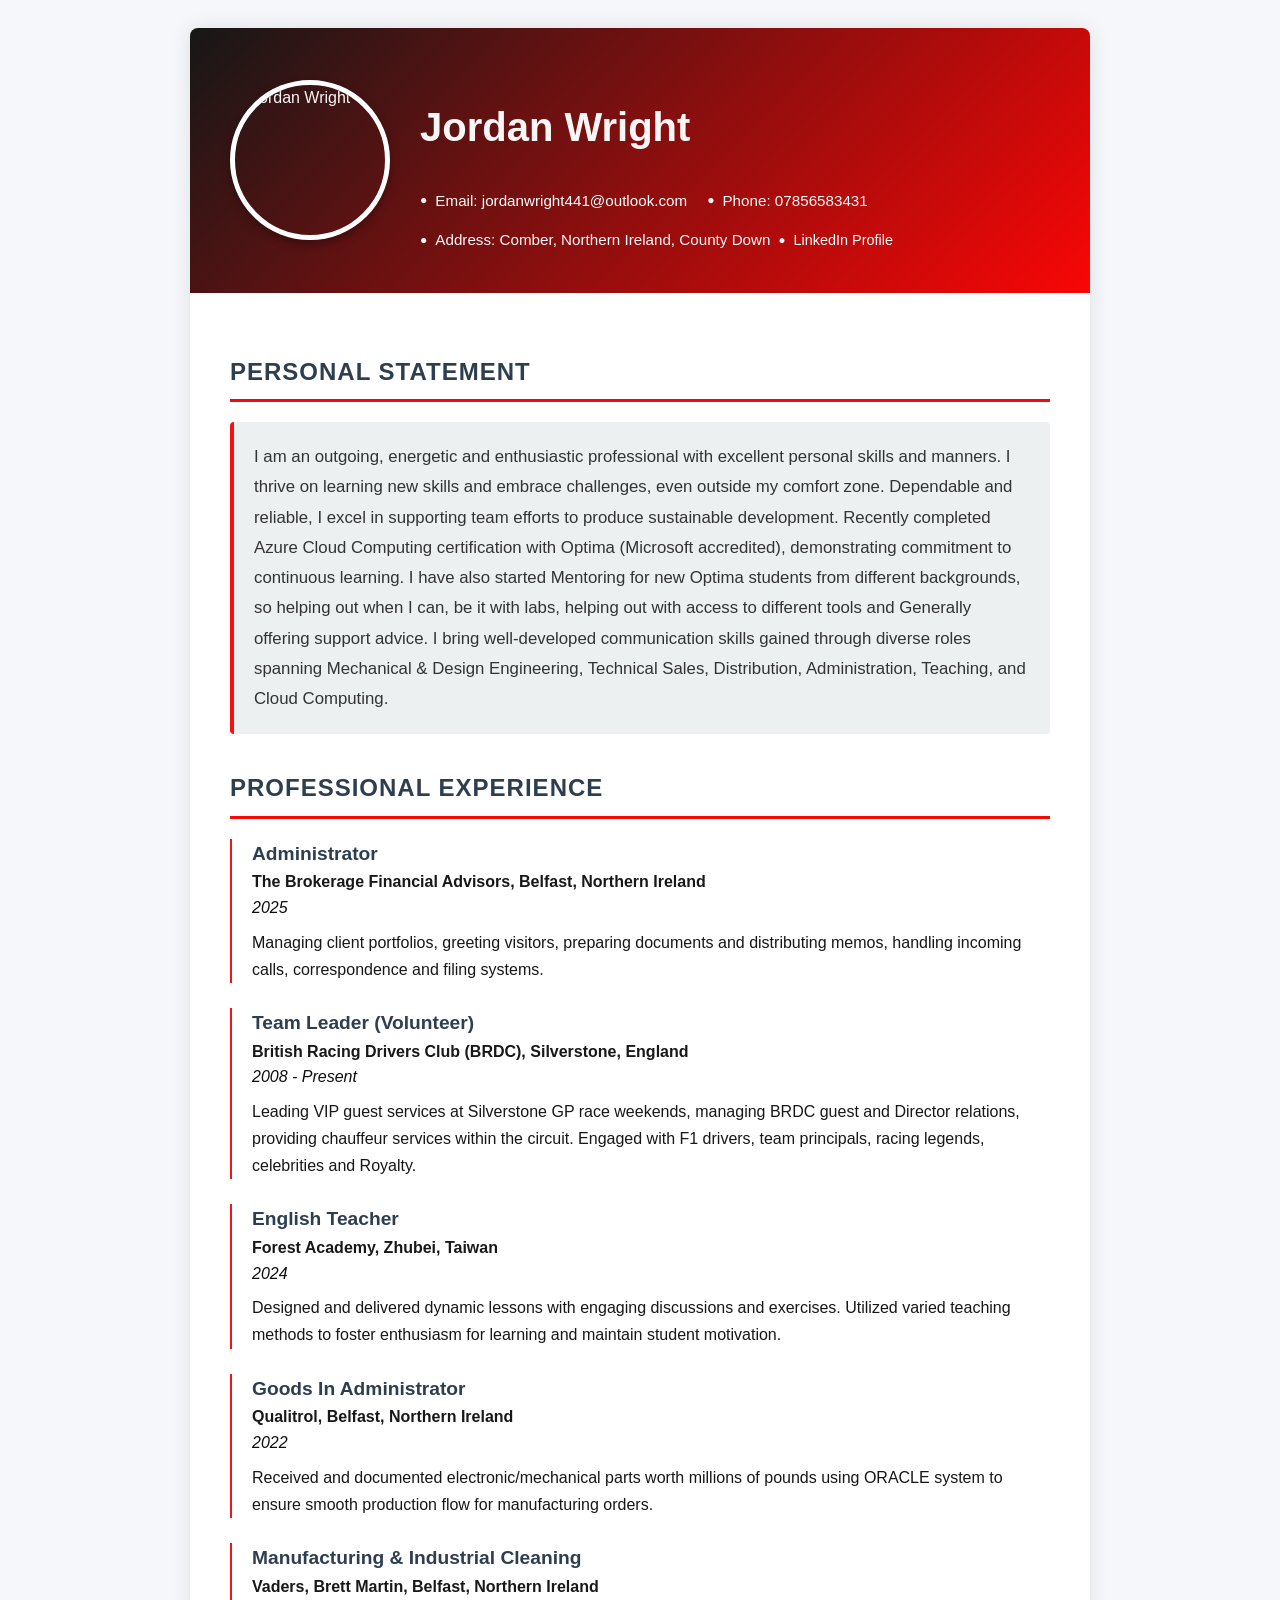
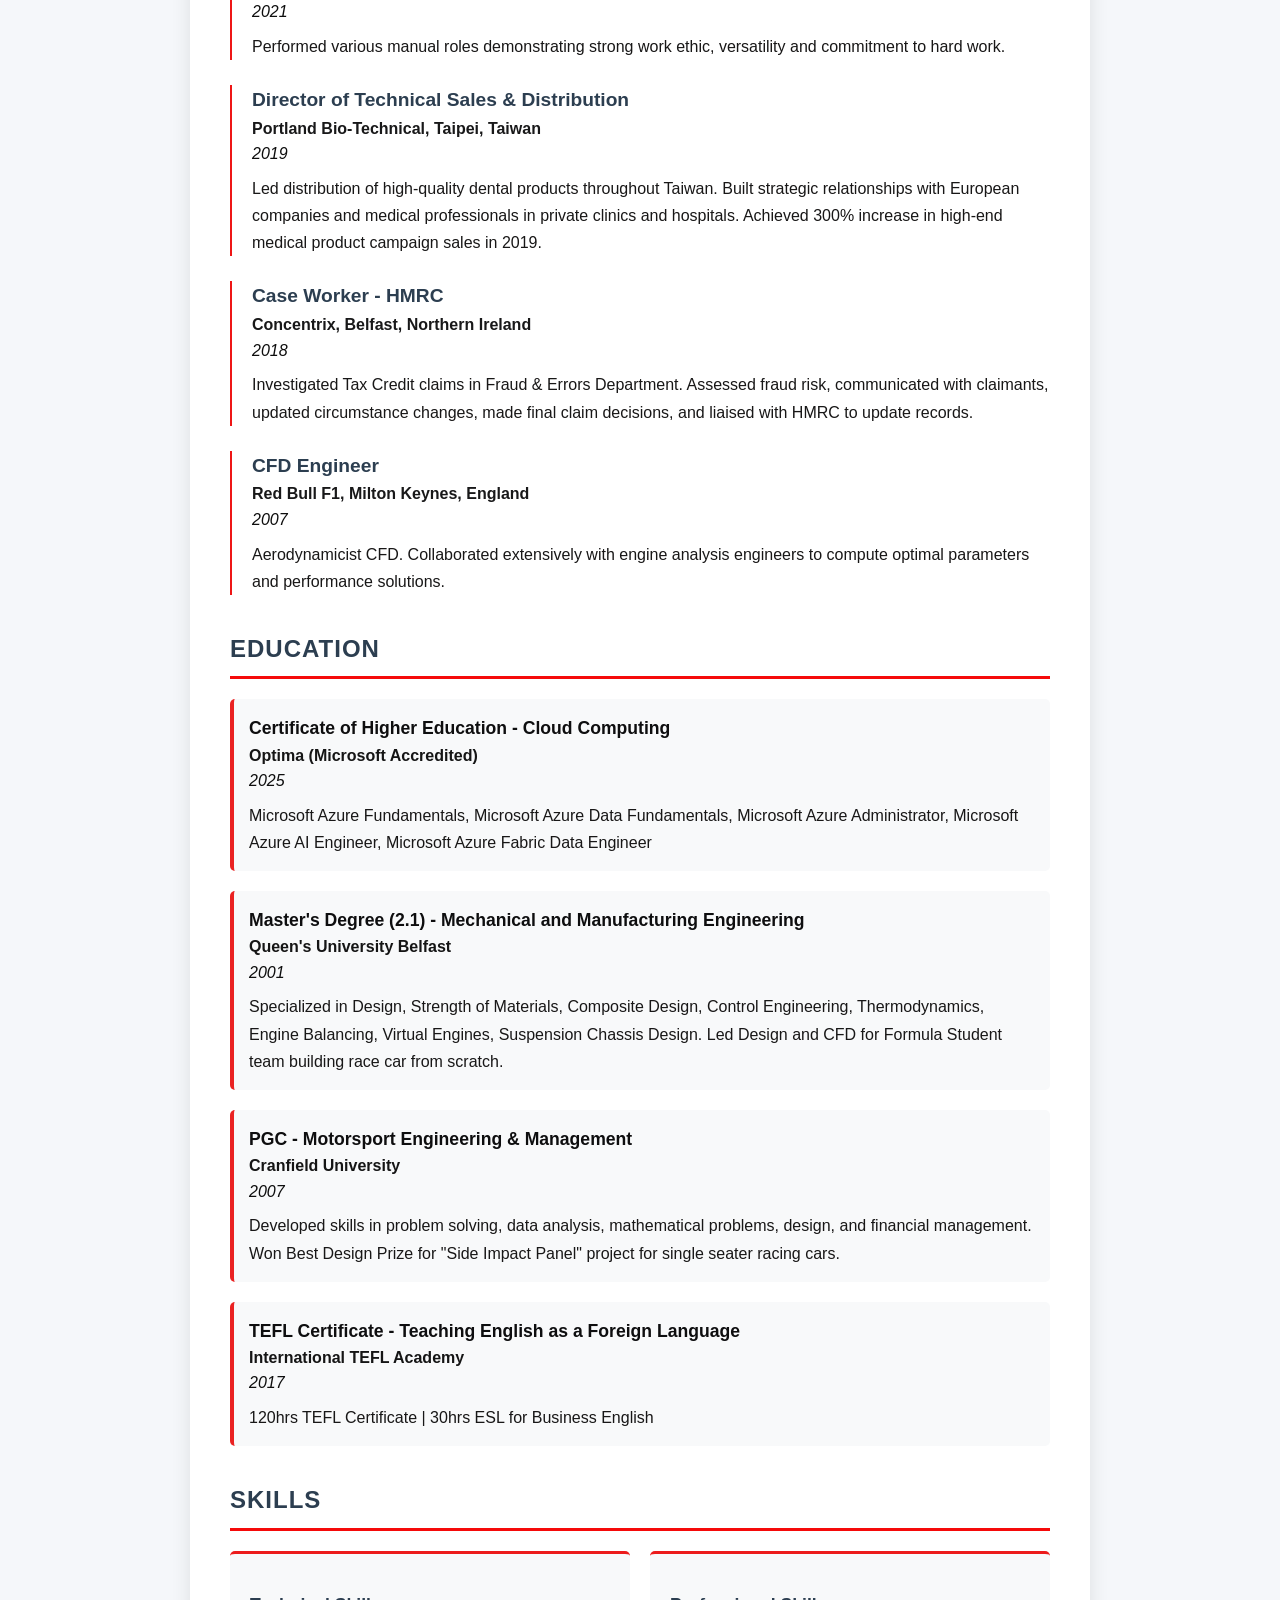
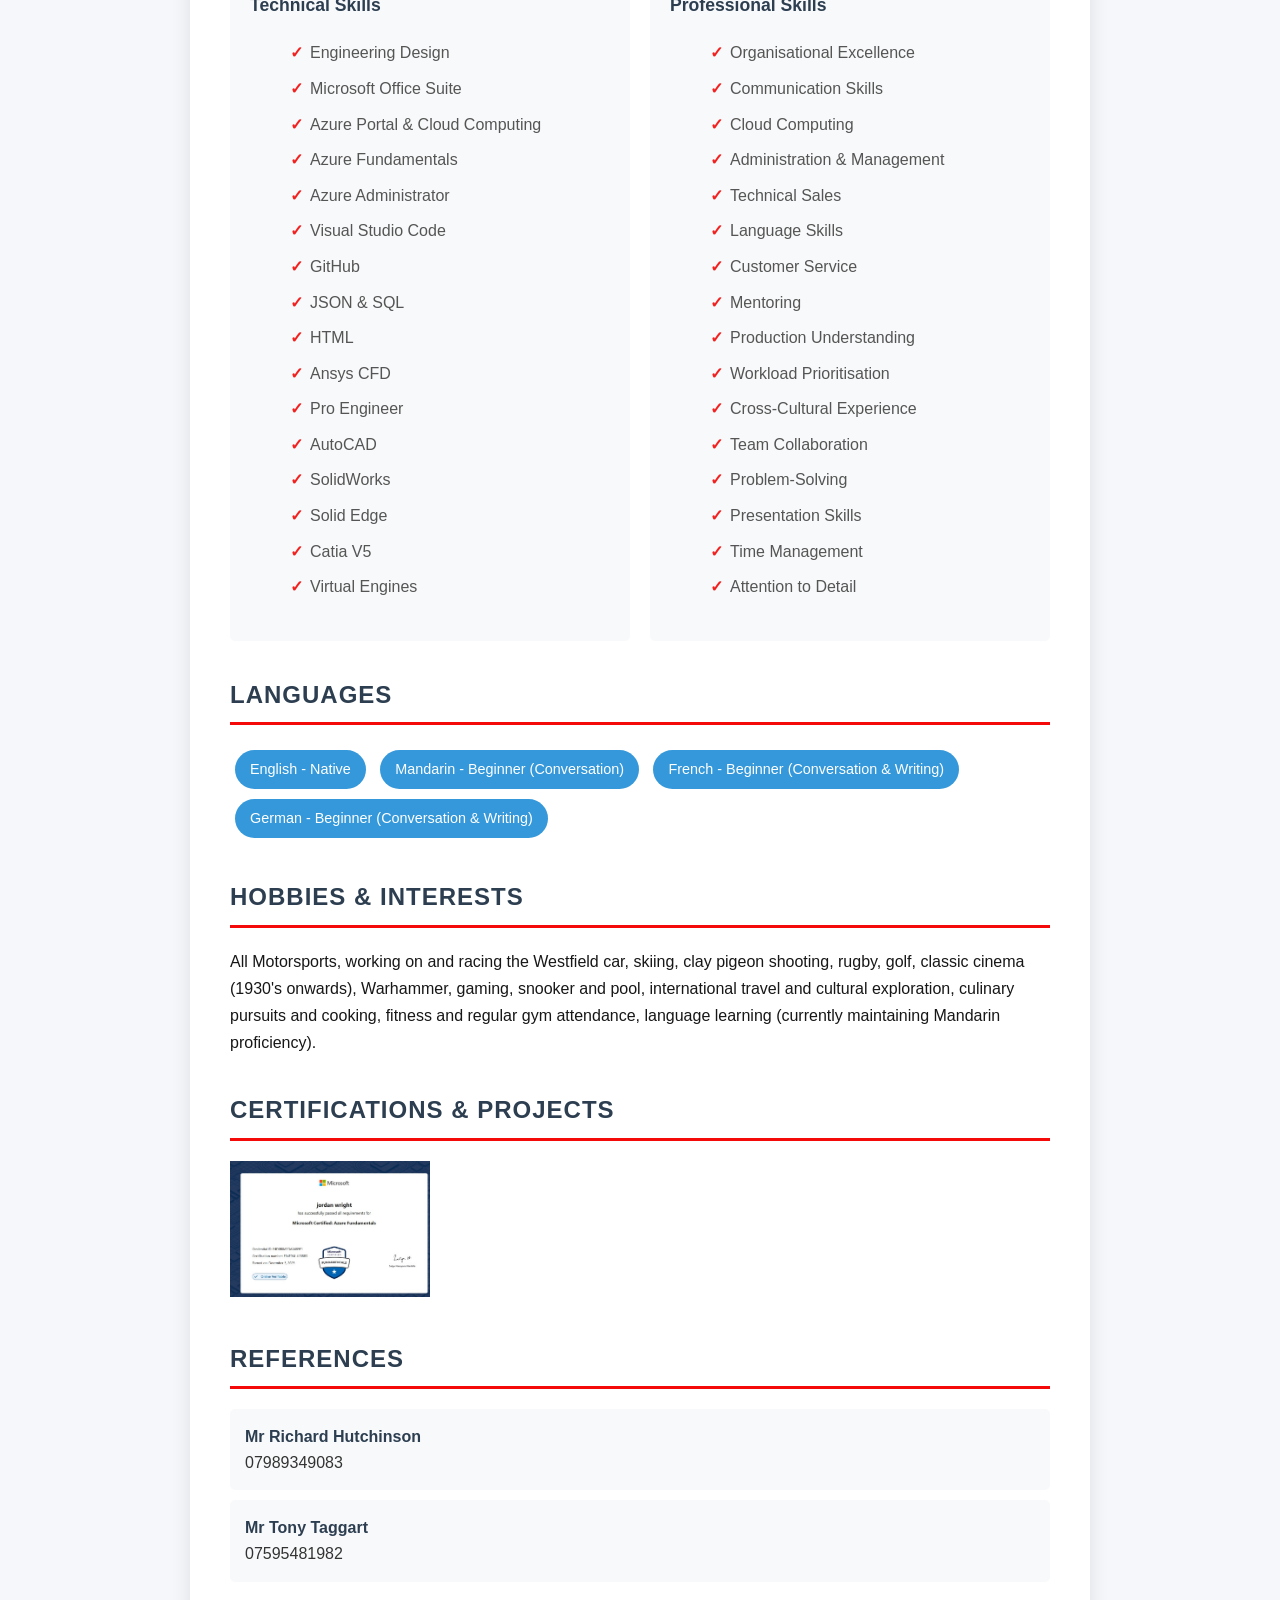
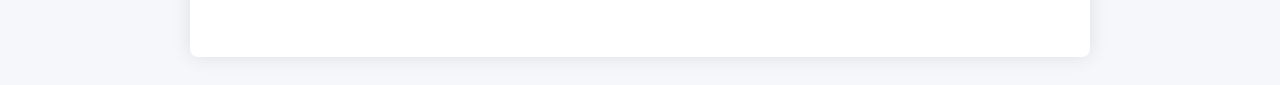
==== src/index.html @ ce3e12d8 "Update section title and remove project reference" ====
<!DOCTYPE html> 
<html lang="en"> 
    
<head> 

    <meta charset="UTF-8"> 
    <meta name="viewport" content="width=device-width, initial-scale=1.0"> 
    <title>Jordan Wright - Professional CV</title> 
    <link rel="stylesheet" href="styles.css">
</head> 
<body> 
    <div class="container"> 
        <!-- Header Section --> 
        <div class="header"> 
            <img src="https://scontent.fbhd1-1.fna.fbcdn.net/v/t39.30808-6/468619849_10162480129009042_9020168780939791936_n.jpg?_nc_cat=109&ccb=1-7&_nc_sid=f727a1&_nc_ohc=CV5h3VEwQCcQ7kNvwEh4CZG&_nc_oc=Adl0pEQzKnUAcLX3w-3Vh5Yv9RYXeadit3jBcJNZCYADXZrod2fNzudW0MCWFjCbOyJNeFH6tUwfla6cugDGAnA1&_nc_zt=23&_nc_ht=scontent.fbhd1-1.fna&_nc_gid=AB8-OUSSqxl14YkZauF2iQ&oh=00_AfkWcCkKqdtysPqWCoc4IUcdb_jDUJON--yILqQWjbnDCw&oe=693F4FE6" width="160" height="160
 4" alt="Jordan Wright" class="profile-photo"> 
            <div class="header-info"> 
                <h1>Jordan Wright</h1> 
                <div class="contact-info"> 
                    <div class="contact-item"> 
                        <span>
 
<p>
  Email: <a href="mailto:jordanwright441@outlook.com">jordanwright441@outlook.com</a>
</p>

                    </div> 

                    <div class="contact-item"> 
                        <span> Phone: 07856583431</span> 
                    </div> 

                

                     </div> 
                    <div class="contact-item"> 
                        <span> Address: Comber, Northern Ireland, County Down</span> 
                    <div class="contact-item"> 
                        <a href="https://www.linkedin.com/in/jordan-wright-b84215196/" 

                         target="_blank">

  LinkedIn Profile</a> 
                    </div> 
                </div> 
            </div> 
        </div> 
 
        <!-- Content Section --> 
        <div class="content"> 
            <!-- Personal Statement --> 
            <section class="section"> 
                <h2 class="section-title">Personal Statement</h2> 
                <div class="personal-statement"> 
                     I am an outgoing, energetic and enthusiastic professional with excellent 
personal skills and manners. I thrive on learning new skills and embrace challenges, even 
outside my comfort zone. Dependable and reliable, I excel in supporting team efforts to 
produce sustainable development. Recently completed Azure Cloud Computing certification 
with Optima (Microsoft accredited), demonstrating commitment to continuous learning. I have also started Mentoring for new Optima students from different backgrounds, so helping out when I can, be it with labs, helping out with access to different tools and Generally offering support advice.
 I bring well-developed communication skills gained through diverse roles spanning 
Mechanical & Design Engineering, Technical Sales, Distribution, Administration, Teaching, 
and Cloud Computing. 
                </div> 
            </section> 
 
            <!-- Professional Experience --> 
            <section class="section"> 
                <h2 class="section-title">Professional Experience</h2> 
                 
                <div class="experience-item"> 
                    <div class="job-title">Administrator</div> 
                    <div class="company-name">The Brokerage Financial Advisors, Belfast, 
Northern Ireland</div> 
                    <div class="date"> 2025  </div> 
                    <div class="job-description"> 
                        Managing client portfolios, greeting visitors, preparing documents and 
distributing memos, handling incoming calls, correspondence and filing systems. 
                    </div> 
                </div> 
 
                <div class="experience-item"> 
                    <div class="job-title">Team Leader (Volunteer)</div> 
                    <div class="company-name">British Racing Drivers Club (BRDC), Silverstone, 
England</div> 
                    <div class="date">2008 - Present</div> 
                    <div class="job-description"> 
                        Leading VIP guest services at Silverstone GP race weekends, managing 
BRDC guest and Director relations, providing chauffeur services within the circuit. Engaged 
with F1 drivers, team principals, racing legends, celebrities and Royalty. 
                    </div> 
                </div> 
 
                <div class="experience-item"> 
                    <div class="job-title">English Teacher</div> 
                    <div class="company-name">Forest Academy, Zhubei, Taiwan</div> 
                    <div class="date">2024</div> 
                    <div class="job-description"> 
                        Designed and delivered dynamic lessons with engaging discussions and 
exercises. Utilized varied teaching methods to foster enthusiasm for learning and maintain 
student motivation. 
                    </div> 
                </div> 
 
                <div class="experience-item"> 
                    <div class="job-title">Goods In Administrator</div> 
                    <div class="company-name">Qualitrol, Belfast, Northern Ireland</div> 
                    <div class="date">2022</div> 
                    <div class="job-description"> 
                        Received and documented electronic/mechanical parts worth millions of 
pounds using ORACLE system to ensure smooth production flow for manufacturing orders. 
                    </div> 
                </div> 
 
                <div class="experience-item"> 
                    <div class="job-title">Manufacturing & Industrial Cleaning</div> 
                    <div class="company-name">Vaders, Brett Martin, Belfast, Northern Ireland</div> 
                    <div class="date">2021</div> 
                    <div class="job-description"> 
                        Performed various manual roles demonstrating strong work ethic, versatility
                        and commitment to hard work. 
                    </div> 
                </div> 
 
                <div class="experience-item"> 
                    <div class="job-title">Director of Technical Sales & Distribution</div> 
                    <div class="company-name">Portland Bio-Technical, Taipei, Taiwan</div> 
                    <div class="date">2019</div> 
                    <div class="job-description"> 
                        Led distribution of high-quality dental products throughout Taiwan. Built 
strategic relationships with European companies and medical professionals in private clinics 
and hospitals. Achieved 300% increase in high-end medical product campaign 
sales in 2019. 
                    </div> 
                </div> 
 
                <div class="experience-item"> 
                    <div class="job-title">Case Worker - HMRC</div> 
                    <div class="company-name">Concentrix, Belfast, Northern Ireland</div> 
                    <div class="date">2018</div> 
                    <div class="job-description"> 
                        Investigated Tax Credit claims in Fraud & Errors Department. Assessed fraud 
risk, communicated with claimants, updated circumstance changes, made final claim 
decisions, and liaised with HMRC to update records. 
                    </div> 
                </div> 
 
                <div class="experience-item"> 
                    <div class="job-title">CFD Engineer</div> 
                    <div class="company-name">Red Bull F1, Milton Keynes, England</div> 
                    <div class="date">2007</div> 
                    <div class="job-description"> 
                        Aerodynamicist CFD. Collaborated 
extensively with engine analysis engineers to compute optimal parameters and performance 
solutions. 
                    </div> 
                </div> 
            </section> 
 
            <!-- Education --> 
            <section class="section"> 
                <h2 class="section-title">Education</h2> 
                 
                <div class="education-item"> 
                    <div class="degree">Certificate of Higher Education - Cloud Computing</div> 
                    <div class="institution">Optima (Microsoft Accredited)</div> 
                    <div class="date">2025</div> 
                    <div class="job-description"> 
                        Microsoft Azure Fundamentals, Microsoft Azure Data Fundamentals, 
Microsoft Azure Administrator, Microsoft Azure AI Engineer, Microsoft Azure Fabric Data 
Engineer 
                    </div> 
                </div> 
 
                <div class="education-item"> 
                    <div class="degree">Master's Degree (2.1) - Mechanical and Manufacturing 
Engineering</div> 
                    <div class="institution">Queen's University Belfast</div> 
                    <div class="date">2001</div> 
                    <div class="job-description"> 
                        Specialized in Design, Strength of Materials, Composite Design, Control 
Engineering, Thermodynamics, Engine Balancing, Virtual Engines, Suspension Chassis 
Design. Led Design and CFD for Formula Student team building race car from scratch. 
                    </div> 
                </div> 
 
                <div class="education-item"> 
                    <div class="degree">PGC - Motorsport Engineering & Management</div> 
                    <div class="institution">Cranfield University</div> 
                    <div class="date">2007</div> 
                    <div class="job-description"> 
                        Developed skills in problem solving, data analysis, mathematical problems, 
design, and financial management. Won Best Design Prize for "Side 
Impact Panel" project for single seater racing cars. 
                    </div> 
                </div> 
 
                <div class="education-item"> 
                    <div class="degree">TEFL Certificate - Teaching English as a Foreign 
Language</div> 
                    <div class="institution">International TEFL Academy</div> 
                    <div class="date">2017</div> 
                    <div class="job-description"> 
                        120hrs TEFL Certificate | 30hrs ESL for Business English 
                    </div> 
                </div> 
            </section> 
 
            <!-- Skills --> 
            <section class="section"> 
                <h2 class="section-title">Skills</h2> 
                <div class="skills-grid"> 
                    <div class="skill-category"> 
                        <h3>Technical Skills</h3> 
                        <ul class="skill-list"> 
                            <li>Engineering Design</li> 
                            <li>Microsoft Office Suite</li> 
                            <li>Azure Portal & Cloud Computing</li>
                            <li>Azure Fundamentals</li>
                            <li>Azure Administrator</li> 
                            <li>Visual Studio Code</li> 
                            <li>GitHub</li> 
                            <li>JSON & SQL</li> 
                            <li>HTML</li> 
                            <li>Ansys CFD</li> 
                            <li>Pro Engineer</li> 
                            <li>AutoCAD</li> 
                            <li>SolidWorks</li> 
                            <li>Solid Edge</li> 
                            <li>Catia V5</li> 
                            <li>Virtual Engines</li> 
                        </ul> 
                    </div> 
 
                    <div class="skill-category"> 
                        <h3>Professional Skills</h3> 
                        <ul class="skill-list"> 
                            <li>Organisational Excellence</li> 
                            <li>Communication Skills</li> 
                            <li>Cloud Computing</li> 
                            <li>Administration & Management</li> 
                            <li>Technical Sales</li> 
                            <li>Language Skills</li> 
                            <li>Customer Service</li>
                            <li>Mentoring</li>
                            <li>Production Understanding</li> 
                            <li>Workload Prioritisation</li> 
                            <li>Cross-Cultural Experience</li> 
                            <li>Team Collaboration</li> 
                            <li>Problem-Solving</li> 
                            <li>Presentation Skills</li> 
                            <li>Time Management</li> 
                            <li>Attention to Detail</li> 
                        </ul> 
                    </div> 
                </div> 
            </section> 
 
            <!-- Languages --> 
            <section class="section"> 
                <h2 class="section-title">Languages</h2> 
                <div> 
                    <span class="language-item">
 
 English - Native</span> 
                    <span class="language-item">
 
 Mandarin - Beginner (Conversation)</span> 
                    <span class="language-item">
 
 French - Beginner (Conversation & Writing)</span> 
                    <span class="language-item">
 
 German - Beginner (Conversation & Writing)</span> 
                </div> 
            </section> 

           
 
            <!-- Hobbies & Interests --> 
            <section class="section"> 
                <h2 class="section-title">Hobbies & Interests</h2> 
                <div class="job-description"> 
                    All Motorsports, working on and racing the Westfield car, skiing, clay pigeon shooting, 
rugby, golf, classic cinema (1930's onwards), Warhammer, gaming, snooker and pool, international 
travel and cultural exploration, culinary pursuits and cooking, fitness and regular gym 
attendance, language learning (currently maintaining Mandarin proficiency). 
                </div> 


            </section> 
             
              <!-- Certifications --> 
            <section class="section"> 
                <h2 class="section-title">Certifications & Projects</h2> 
                <div class="Certifications & Projects-description"> 
                              
                    <a href="https://example.com" target="_blank">
  <img src="az-900.jpg" alt="Microsoft Azure Fundamentals Certificate" width="200">
</a>

    
                    
                    
                </div> 
            </section> 
 
            <!-- References --> 
            <section class="section"> 
                <h2 class="section-title">References</h2> 
                <div class="reference-item"> 
                    <div class="reference-name">Mr Richard Hutchinson</div> 
                    <div> 07989349083</div> 
                </div> 
                <div class="reference-item"> 
                    <div class="reference-name">Mr Tony Taggart</div> 
                    <div> 07595481982</div> 
                </div> 
</section> 
</div> 
</div> 
<script data-cfasync="false" 
src="/cdn-cgi/scripts/5c5dd728/cloudflare-static/email-decode.min.js"></script></body> 
</html>
---- src/styles.css ----
<style> 
        * { 
            margin: 0; 
            padding: 0; 
            box-sizing: border-box; 
        } 
 
        body { 
            font-family: 'Segoe UI', Tahoma, Geneva, Verdana, sans-serif; 
            background-color: #f5f7fa; 
            color: #333; 
            line-height: 1.6; 
            padding: 20px; 
        } 
 
        .container { 
            max-width: 900px; 
            margin: 0 auto; 
            background-color: white; 
            box-shadow: 0 0 20px rgba(0,0,0,0.1); 
            border-radius: 8px; 
            overflow: hidden; 
        } 
 
        /* Header Section */ 
        .header { 
            background: linear-gradient(135deg, #161717 0%, #fa0606 100%); 
            color: rgb(251, 246, 246); 
            padding: 40px; 
            display: flex; 
            align-items: center; 
            gap: 30px; 
        } 
 
        .profile-photo { 
            width: 150px; 
            height: 150px; 
            border-radius: 50%; 
            object-fit: cover; 
            border: 5px solid white; 
            box-shadow: 0 4px 10px rgba(0,0,0,0.3); 
        } 
 
        .header-info h1 { 
            font-size: 2.5em; 
            margin-bottom: 10px; 
            font-weight: 600; 
        } 
 
        .contact-info { 
            display: flex; 
            flex-wrap: wrap; 
            gap: 20px; 
            margin-top: 15px; 
        } 
 
        .contact-item { 
            display: flex; 
            align-items: center; 
            gap: 8px; 
            font-size: 0.95em; 
        } 
 
        .contact-item::before { 
            content: "●"; 
            font-size: 0.8em; 
        } 
 
        .contact-item a { 
            color: white; 
            text-decoration: none; 
            transition: opacity 0.3s; 
        } 
 
        .contact-item a:hover { 
            opacity: 0.8; 
        } 
 
        /* Content Section */ 
        .content { 
            padding: 40px; 
        } 
 
        .section { 
            margin-bottom: 35px; 
        } 
 
        .section-title { 
            font-size: 1.5em; 
            color: #2c3e50; 
            border-bottom: 3px solid #f50a0a; 
            padding-bottom: 8px; 
            margin-bottom: 20px; 
            font-weight: 600; 
            text-transform: uppercase; 
            letter-spacing: 1px; 
        } 
 
        .personal-statement { 
            background-color: #ecf0f1; 
            padding: 20px; 
            border-left: 4px solid #f31111; 
            border-radius: 4px; 
            font-size: 1.05em; 
            line-height: 1.8; 
        } 
 
        /* Experience Section */ 
        .experience-item { 
            margin-bottom: 25px; 
            padding-left: 20px; 
            border-left: 2px solid #ee1616; 
        } 
 
        .job-title { 
            font-size: 1.2em; 
            font-weight: 600; 
            color: #2c3e50; 
        } 
 
        .company-name { 
            color: #181819; 
            font-weight: 600; 
        } 
 
        .date { 
            color: #0e0e0e; 
            font-style: italic; 
            margin-bottom: 8px; 
        } 
 
        .job-description { 
            margin-top: 8px; 
            color: #181717; 
            line-height: 1.7; 
        } 
 
        /* Education Section */ 
        .education-item { 
            margin-bottom: 20px; 
            padding: 15px; 
            background-color: #f8f9fa; 
            border-radius: 5px; 
            border-left: 4px solid #ea2222; 
        } 
 
        .degree { 
            font-size: 1.1em; 
            font-weight: 600; 
            color: #0e0e0f; 
        } 
 
        .institution { 
            color: #151515; 
            font-weight: 600; 
        } 
 
        /* Skills Section */ 
        .skills-grid { 
            display: grid; 
            grid-template-columns: repeat(auto-fit, minmax(250px, 1fr)); 
            gap: 20px; 
        } 
 
        .skill-category { 
            background-color: #f8f9fa; 
            padding: 20px; 
            border-radius: 5px; 
            border-top: 3px solid #ec1b1b; 
        } 
 
        .skill-category h3 { 
            color: #2c3e50; 
            margin-bottom: 15px; 
            font-size: 1.1em; 
        } 
 
        .skill-list { 
            list-style: none; 
        } 
 
        .skill-list li { 
            padding: 5px 0; 
            padding-left: 20px; 
            position: relative; 
            color: #555; 
        } 
 
        .skill-list li::before { 
            content: "✓"; 
            position: absolute; 
            left: 0; 
            color: #f32020; 
            font-weight: bold; 
        } 
 
        /* Languages */ 
        .language-item { 
            display: inline-block; 
            background-color: #3498db; 
            color: white; 
            padding: 8px 15px; 
            border-radius: 20px; 
            margin: 5px; 
            font-size: 0.9em; 
        } 
 
        /* References */ 
        .reference-item { 
            background-color: #f8f9fa; 
            padding: 15px; 
            border-radius: 5px; 
            margin-bottom: 10px; 
        } 
 
        .reference-name { 
            font-weight: 600; 
            color: #2c3e50; 
        } 
 
        /* Print Styles */ 
        @media print { 
            body { 
                background-color: white; 
                padding: 0; 
            } 
            .container { 
                box-shadow: none; 
                max-width: 100%; 
            } 
            .section { 
                page-break-inside: avoid; 
            } 
        } 
 
        /* Responsive */ 
        @media (max-width: 768px) { 
            .header { 
                flex-direction: column; 
                text-align: center; 
            } 
            .header-info h1 { 
                font-size: 2em; 
            } 
            .contact-info { 
                justify-content: center; 
            } 
            .content { 
                padding: 20px; 
            } 
        } 
    </style>
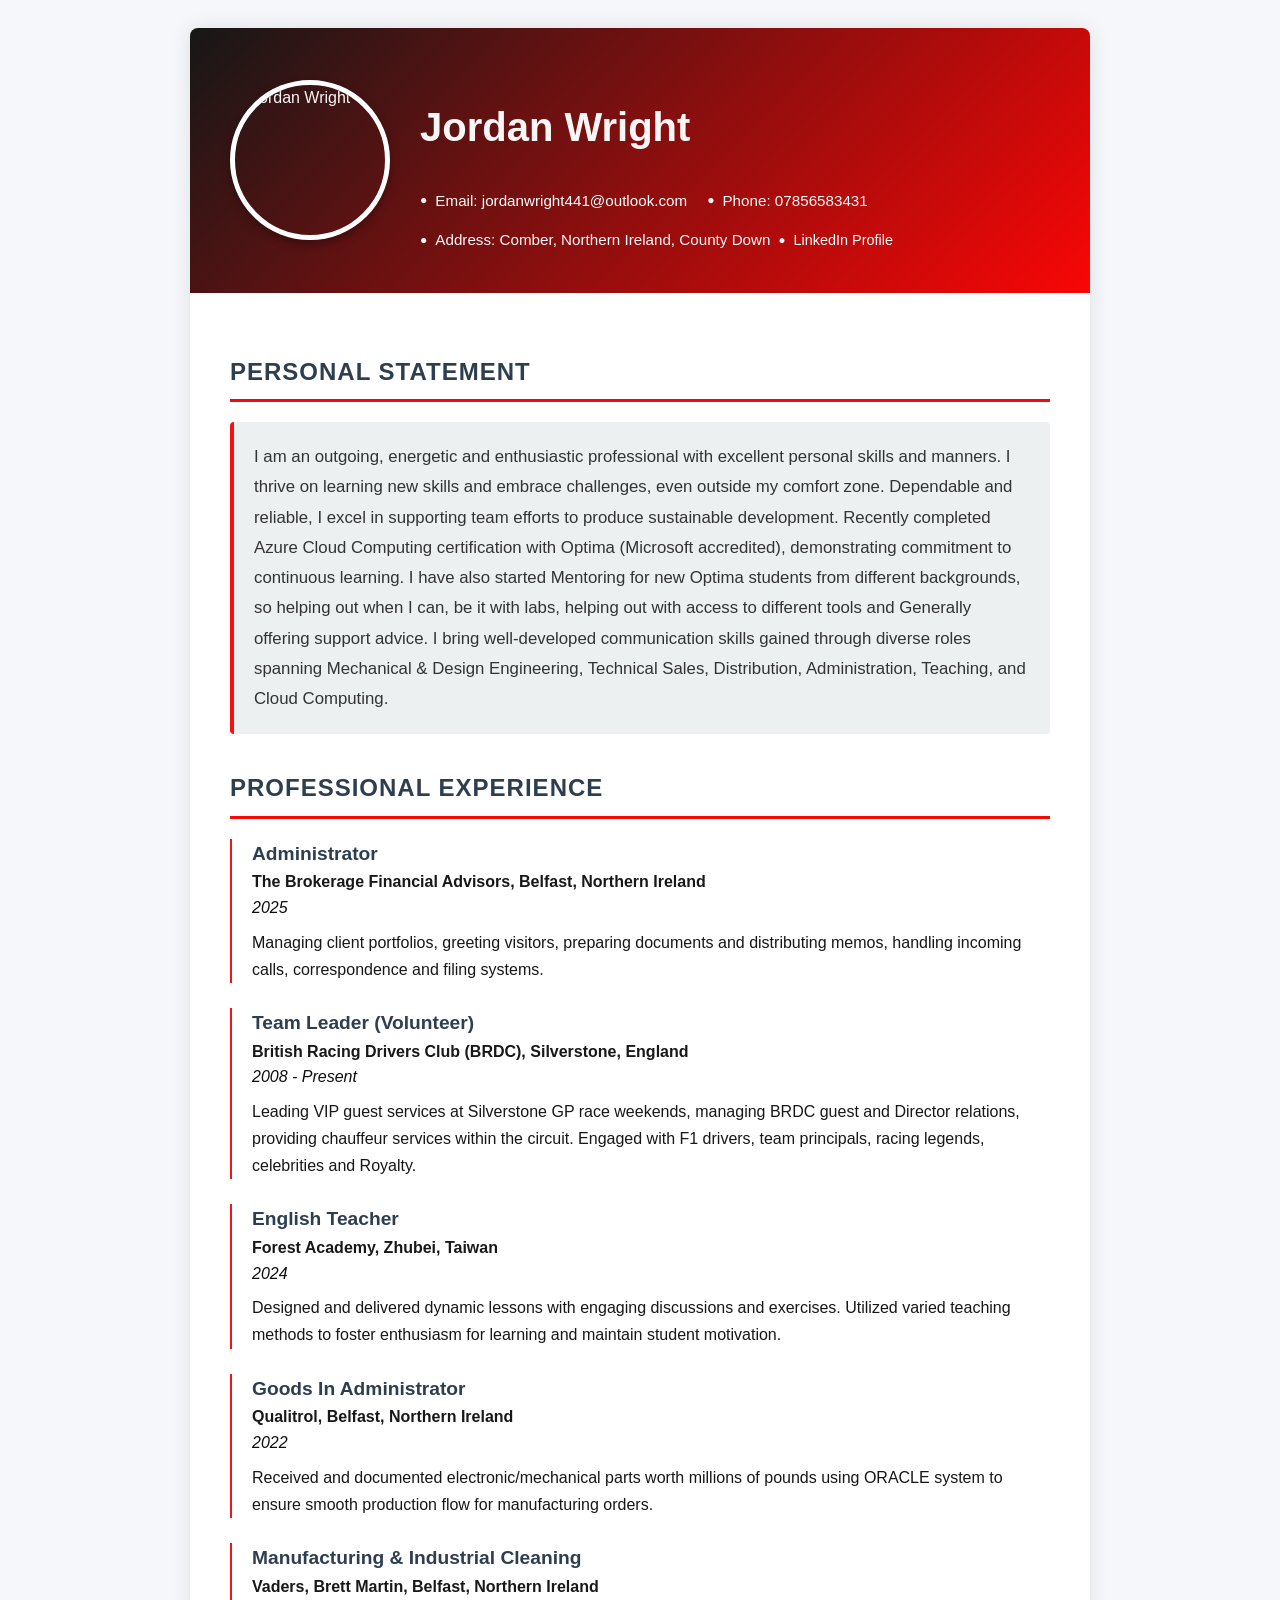
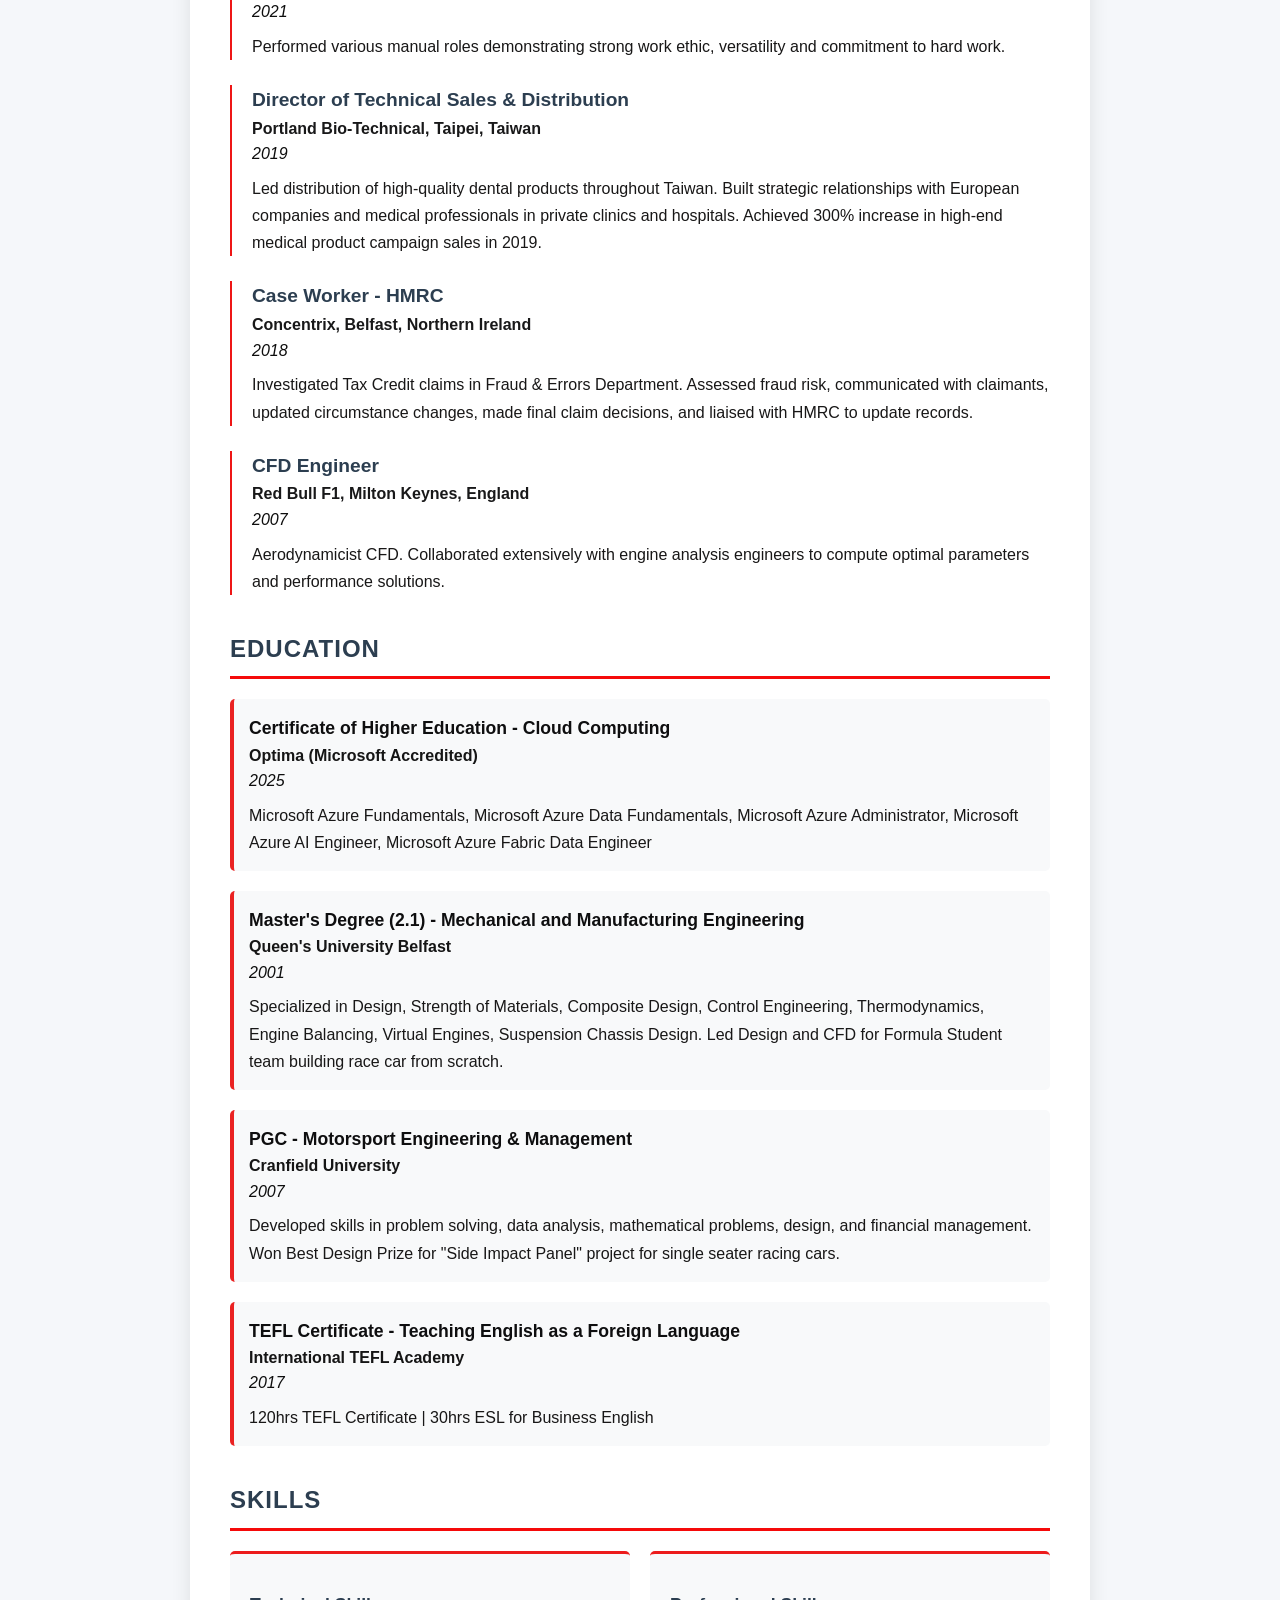
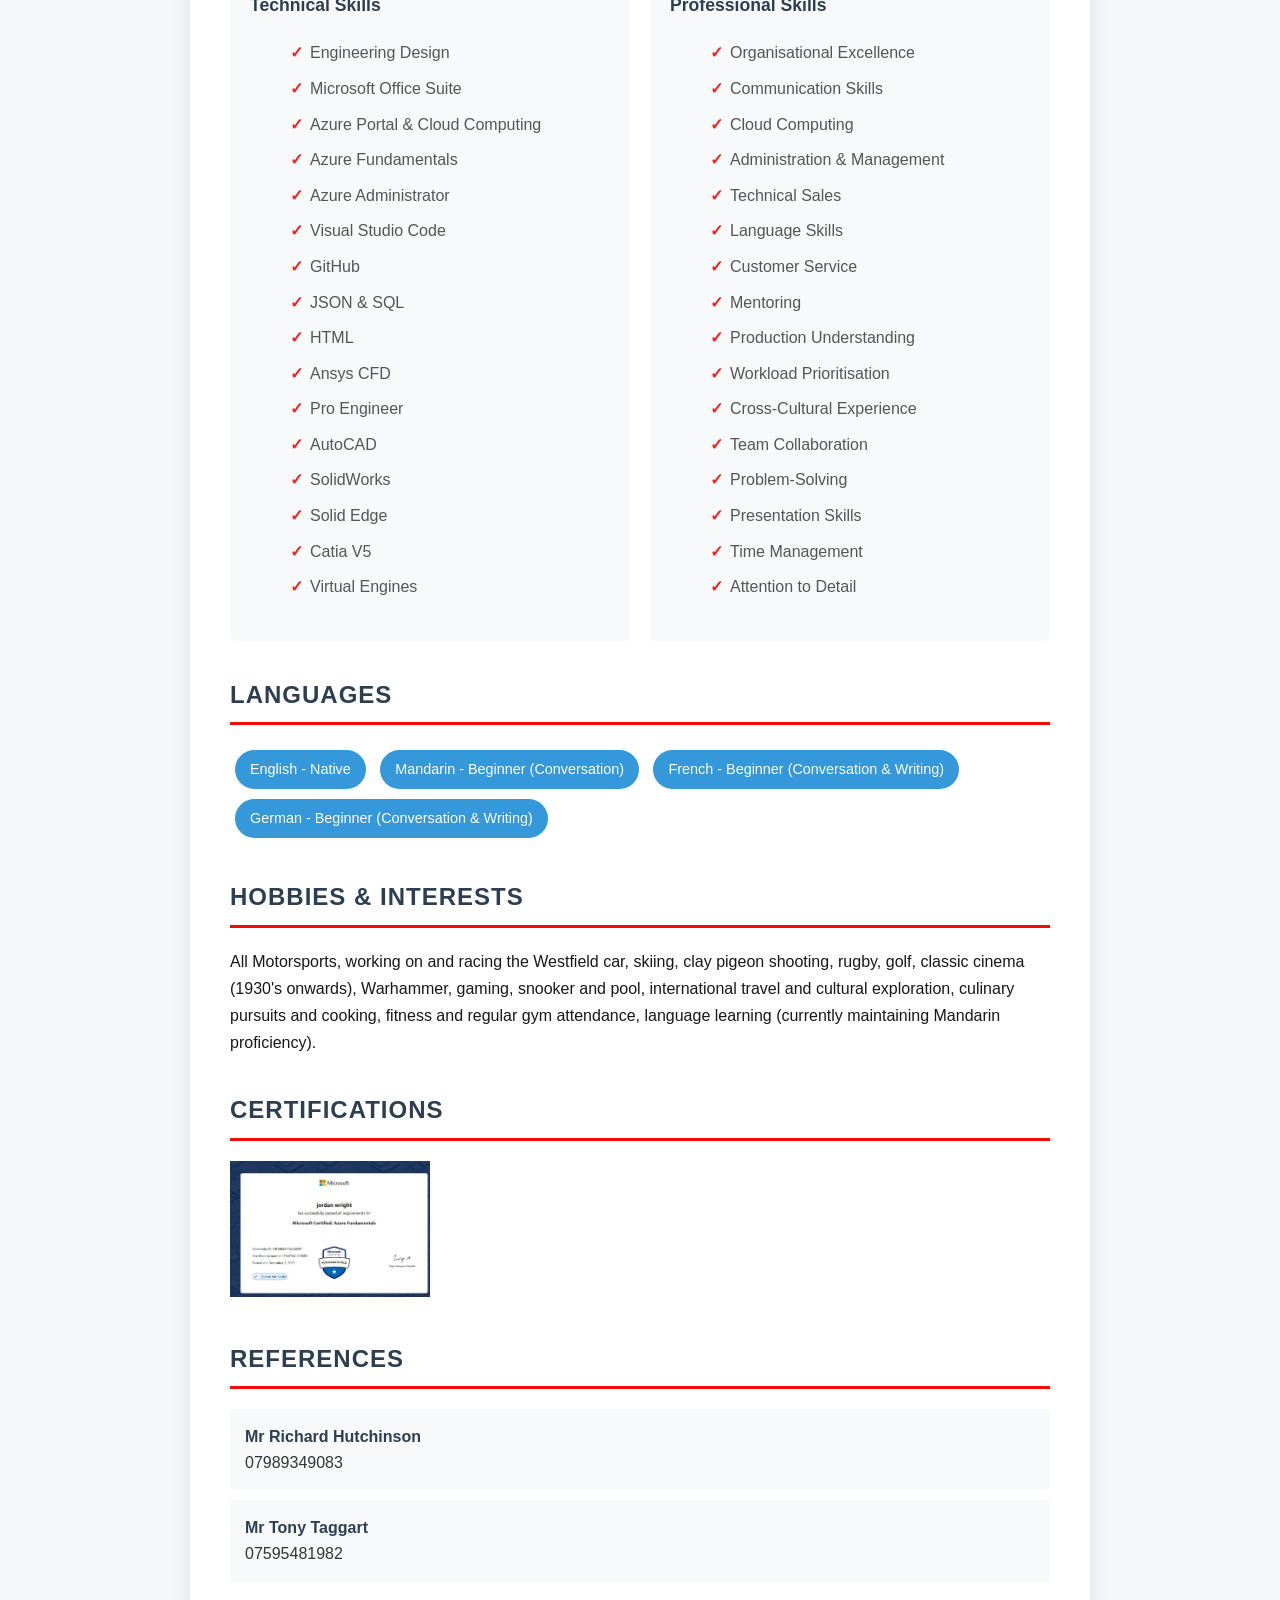
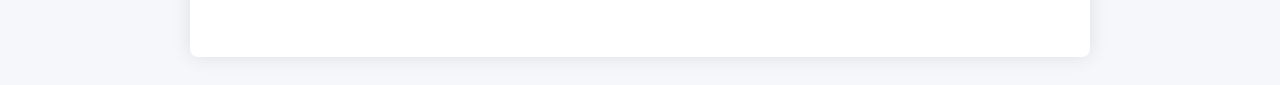
==== commit 0672737d: "Update certifications section in index.html" ====
--- a/src/index.html
+++ b/src/index.html
@@ -291,8 +291,8 @@
              
               <!-- Certifications --> 
             <section class="section"> 
-                <h2 class="section-title">Certifications & Projects</h2> 
-                <div class="Certifications & Projects-description"> 
+                <h2 class="section-title">Certifications</h2> 
+                <div class="Certifications-description"> 
                               
                     <a href="https://example.com" target="_blank">
   <img src="az-900.jpg" alt="Microsoft Azure Fundamentals Certificate" width="200">
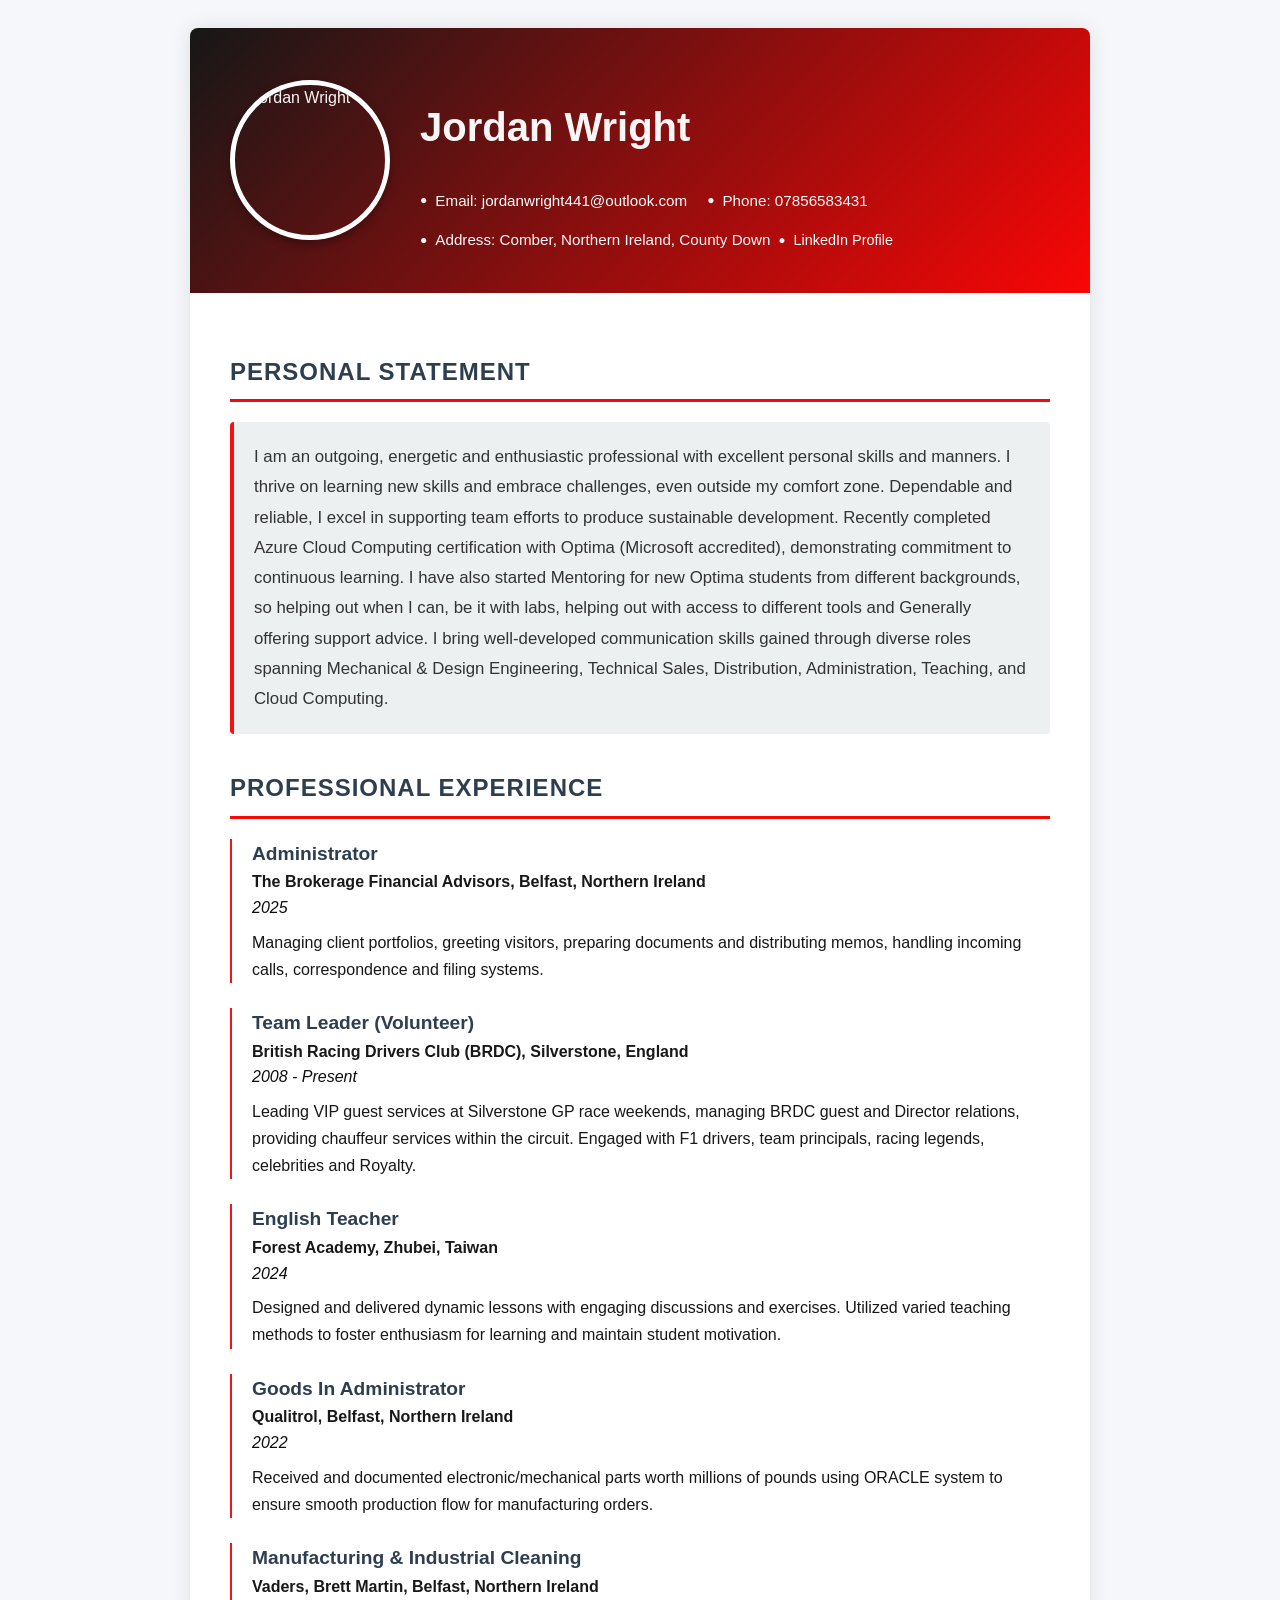
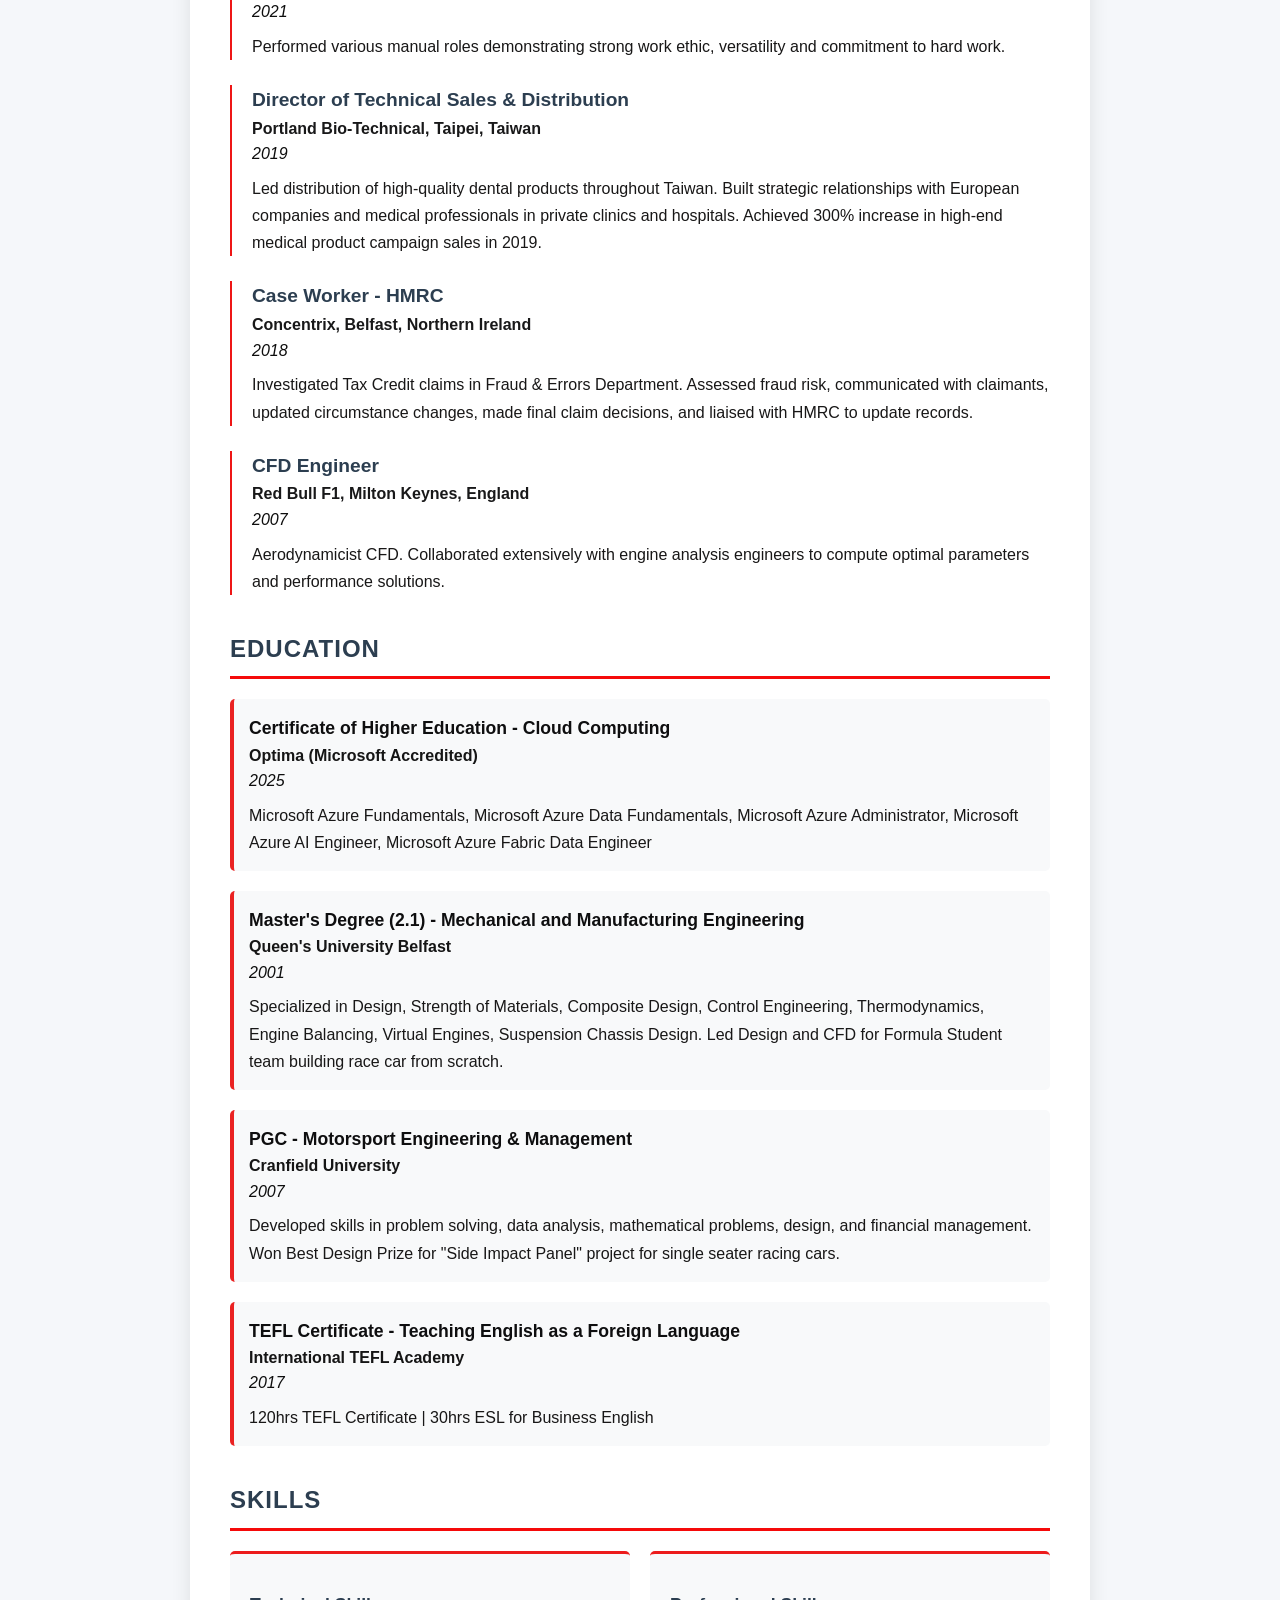
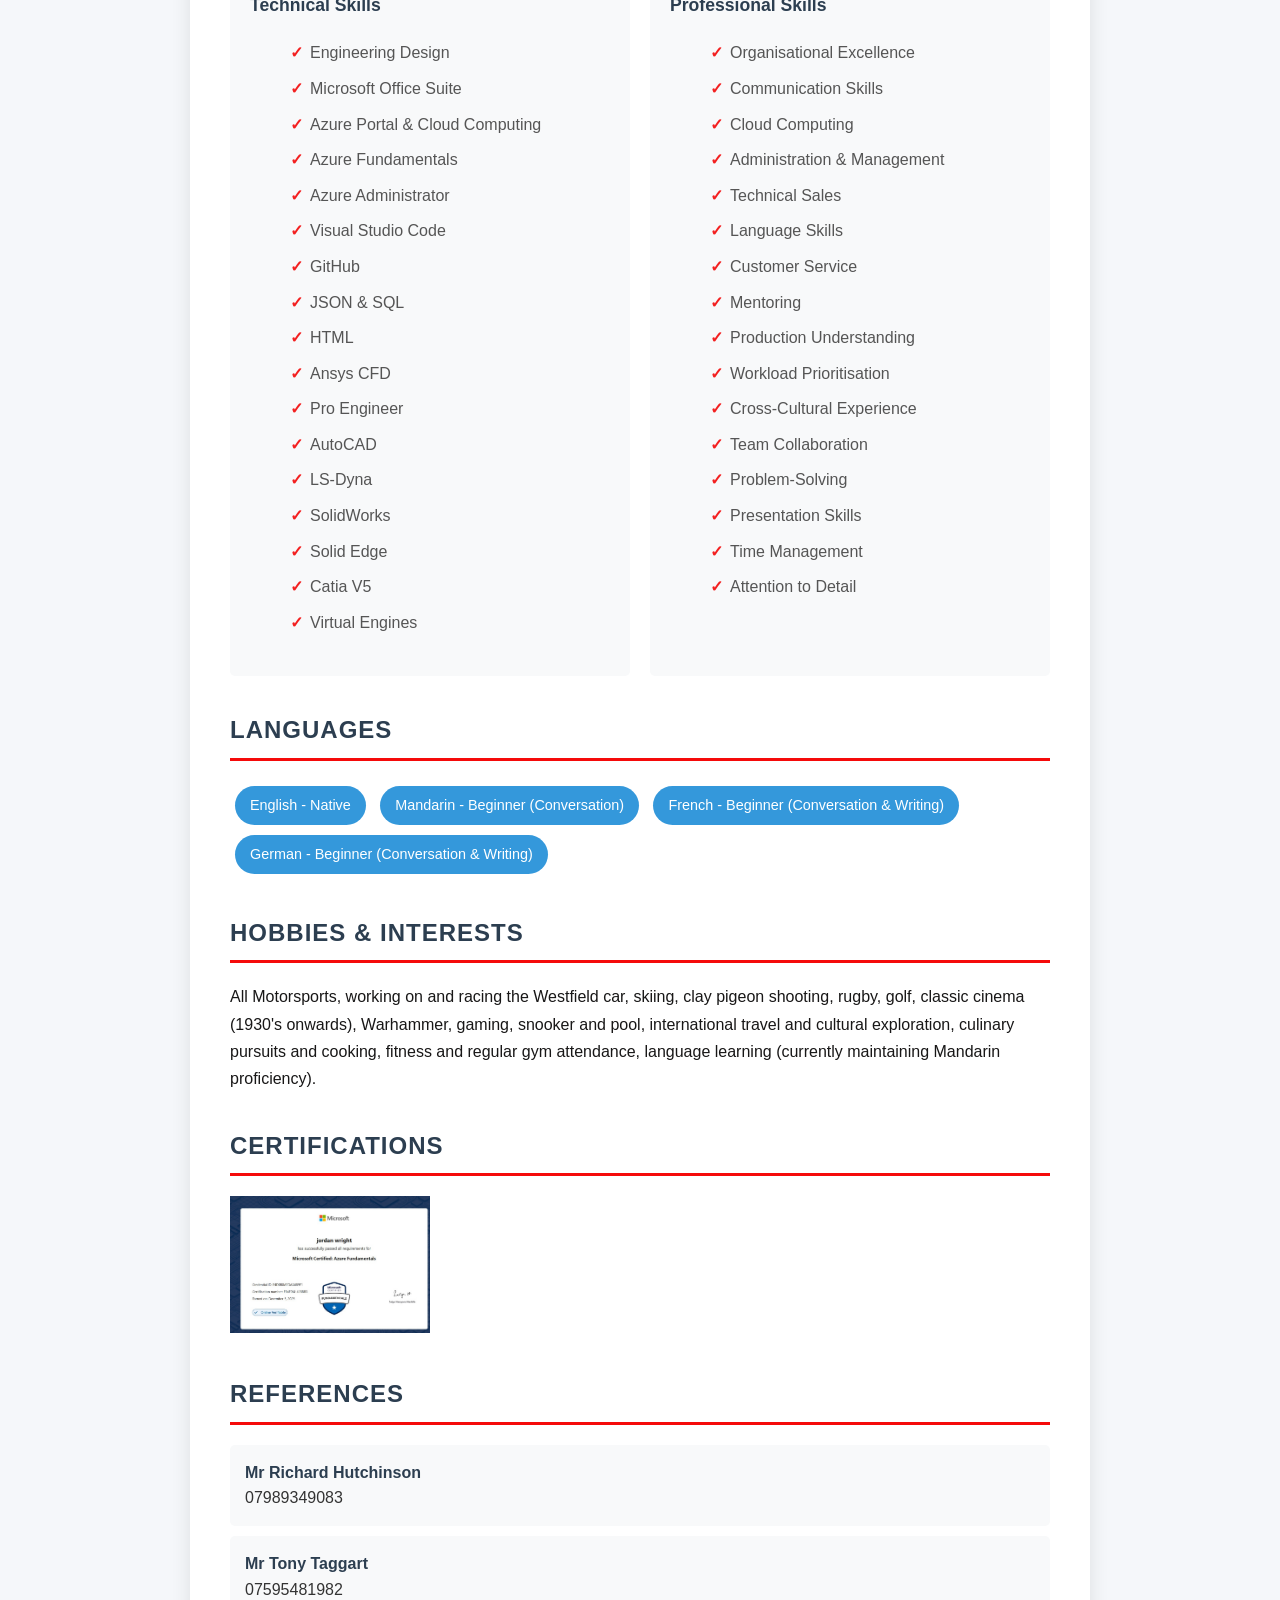
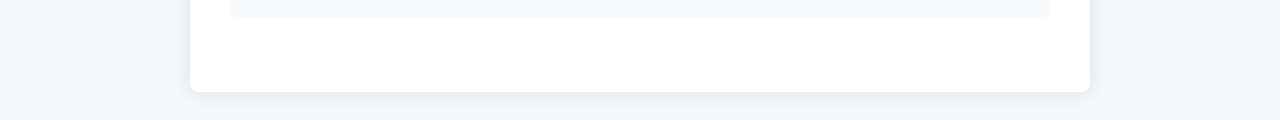
==== commit 4812f87d: "Add LS-Dyna to the skills list in index.html" ====
--- a/src/index.html
+++ b/src/index.html
@@ -224,6 +224,7 @@
                             <li>Ansys CFD</li> 
                             <li>Pro Engineer</li> 
                             <li>AutoCAD</li> 
+                            <li>LS-Dyna</li> 
                             <li>SolidWorks</li> 
                             <li>Solid Edge</li> 
                             <li>Catia V5</li> 
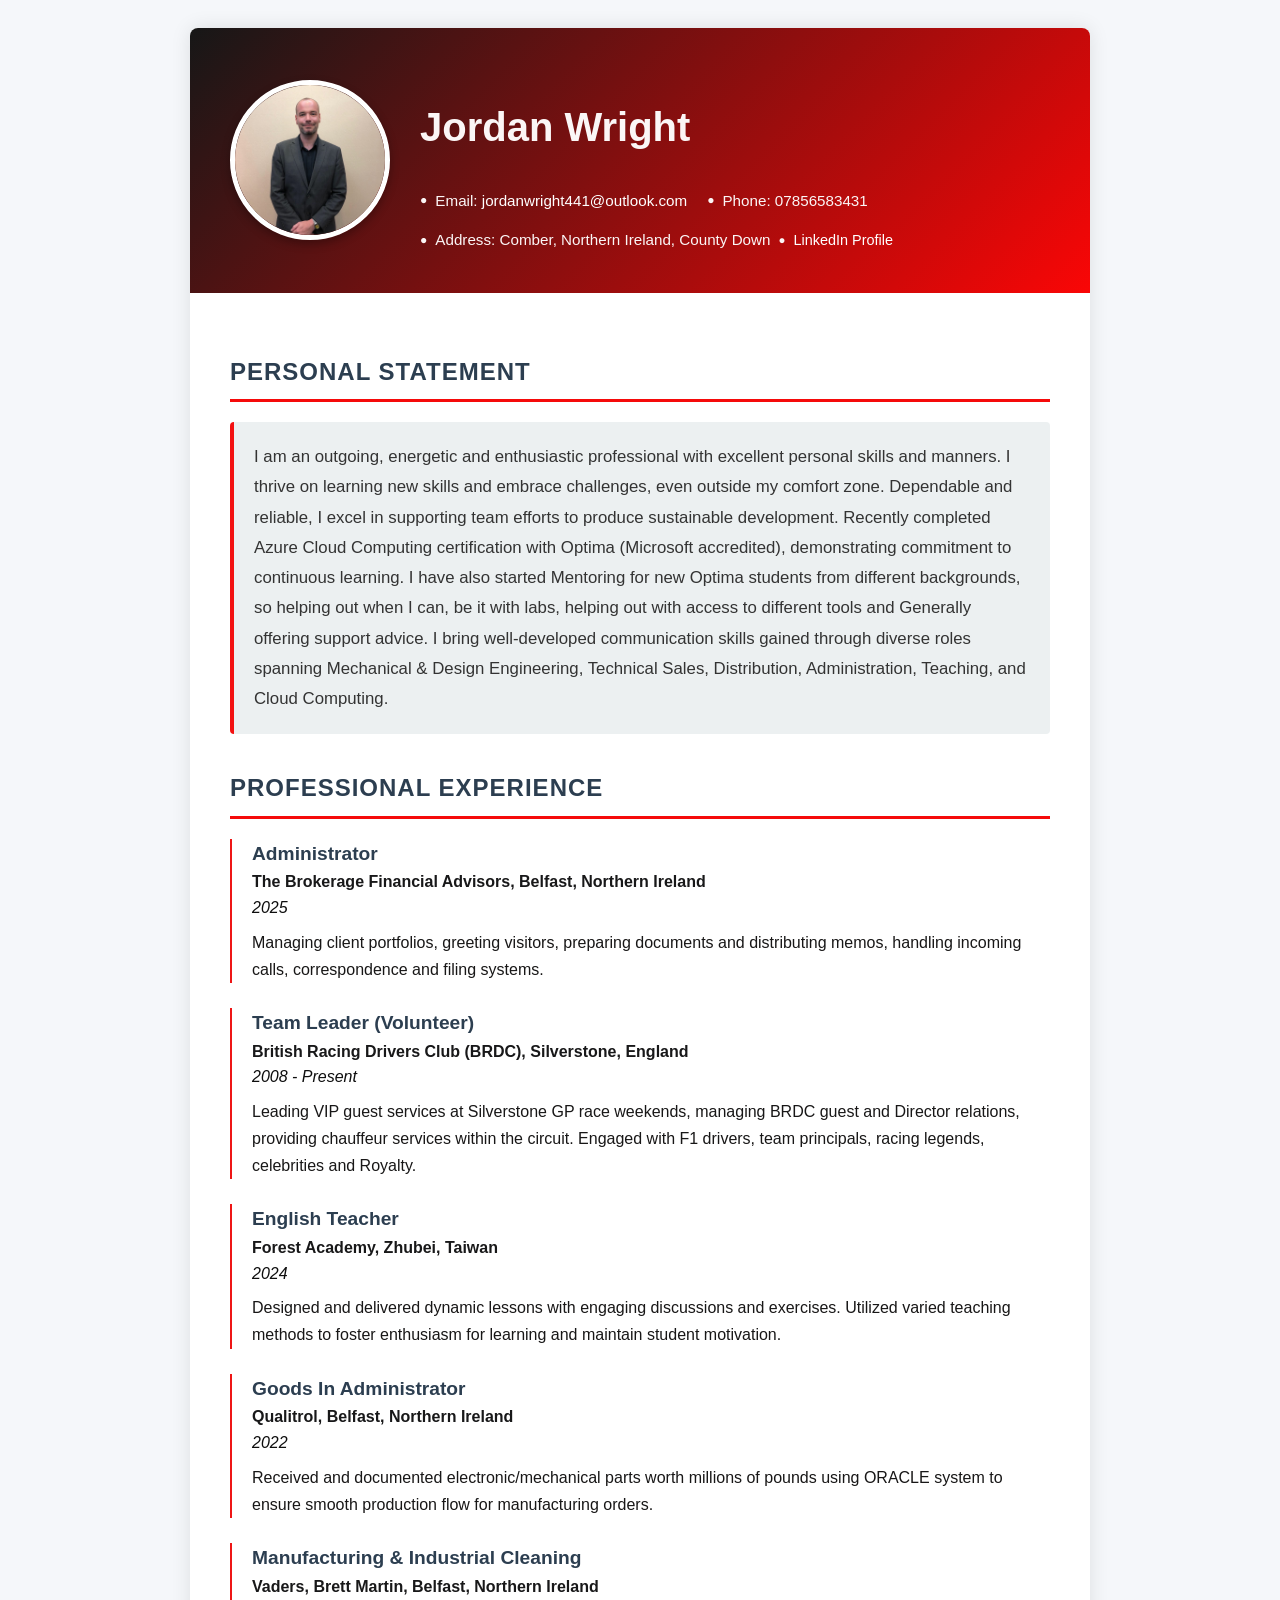
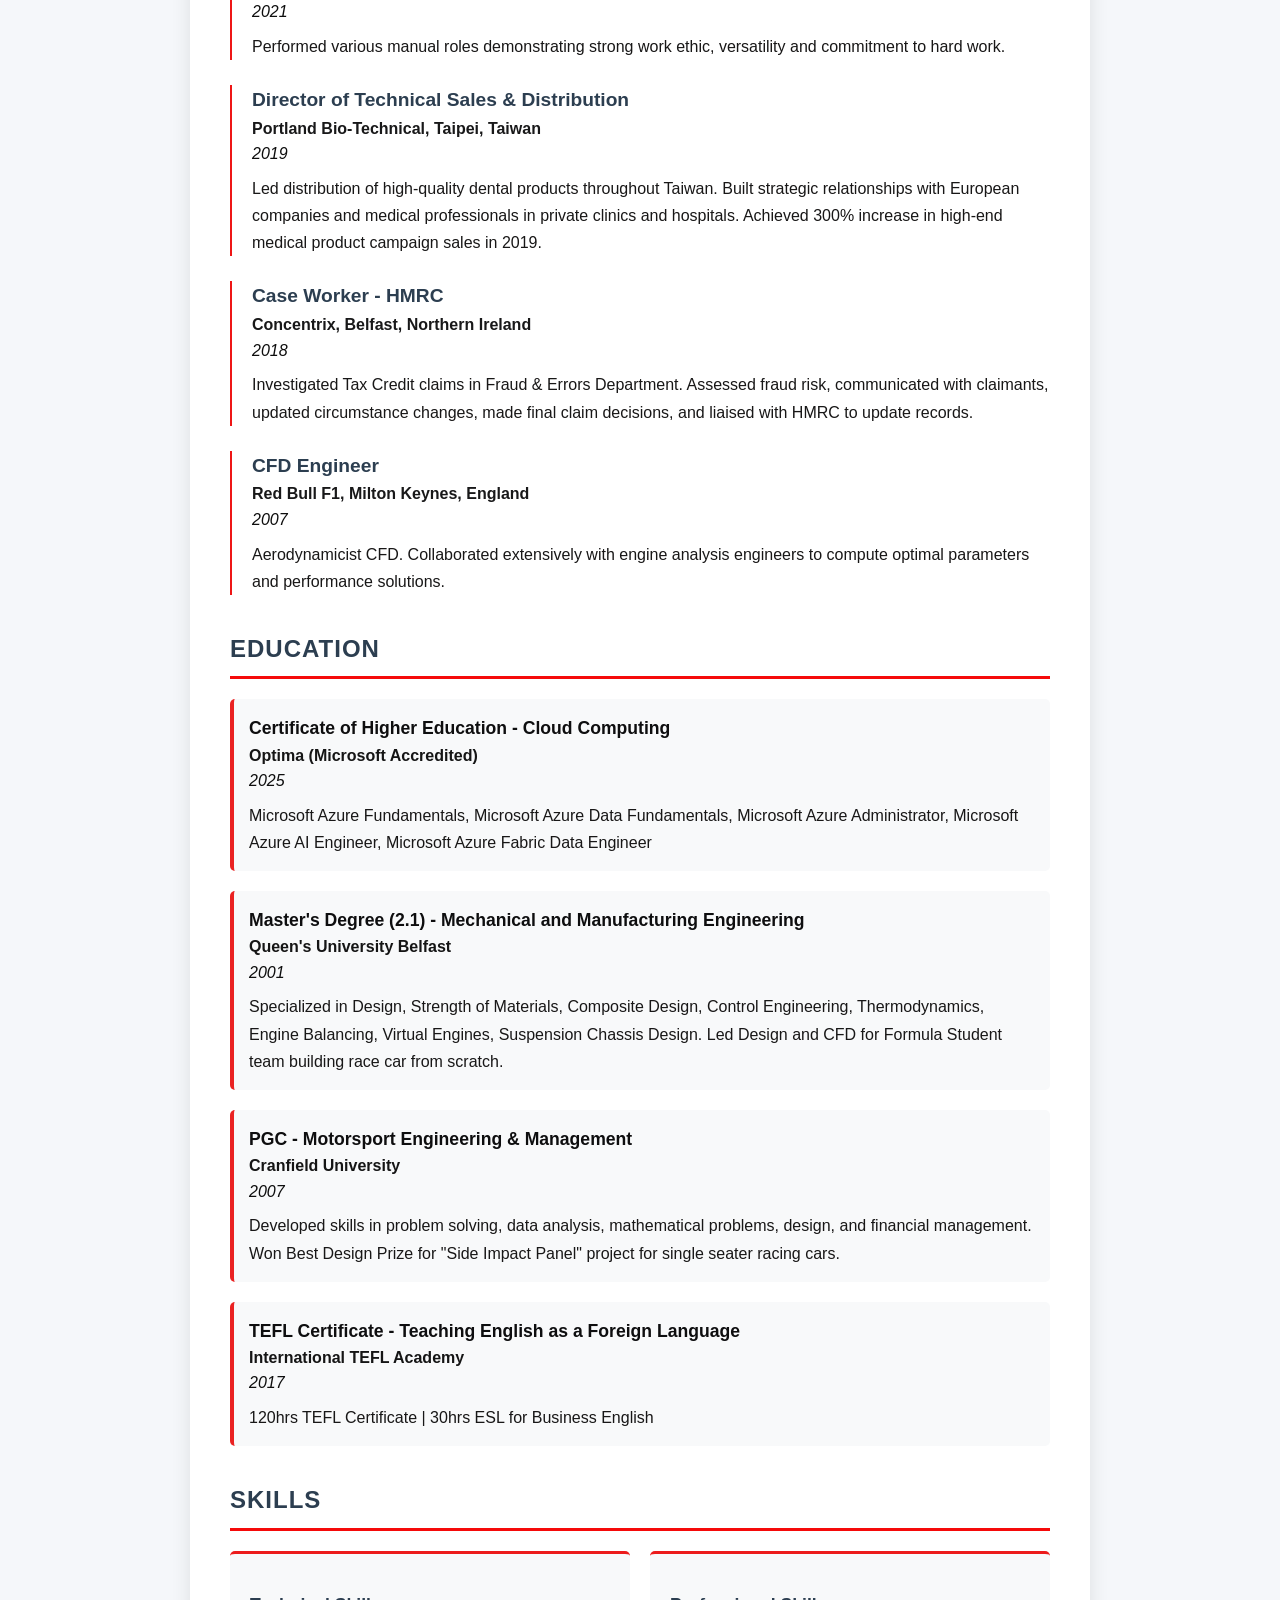
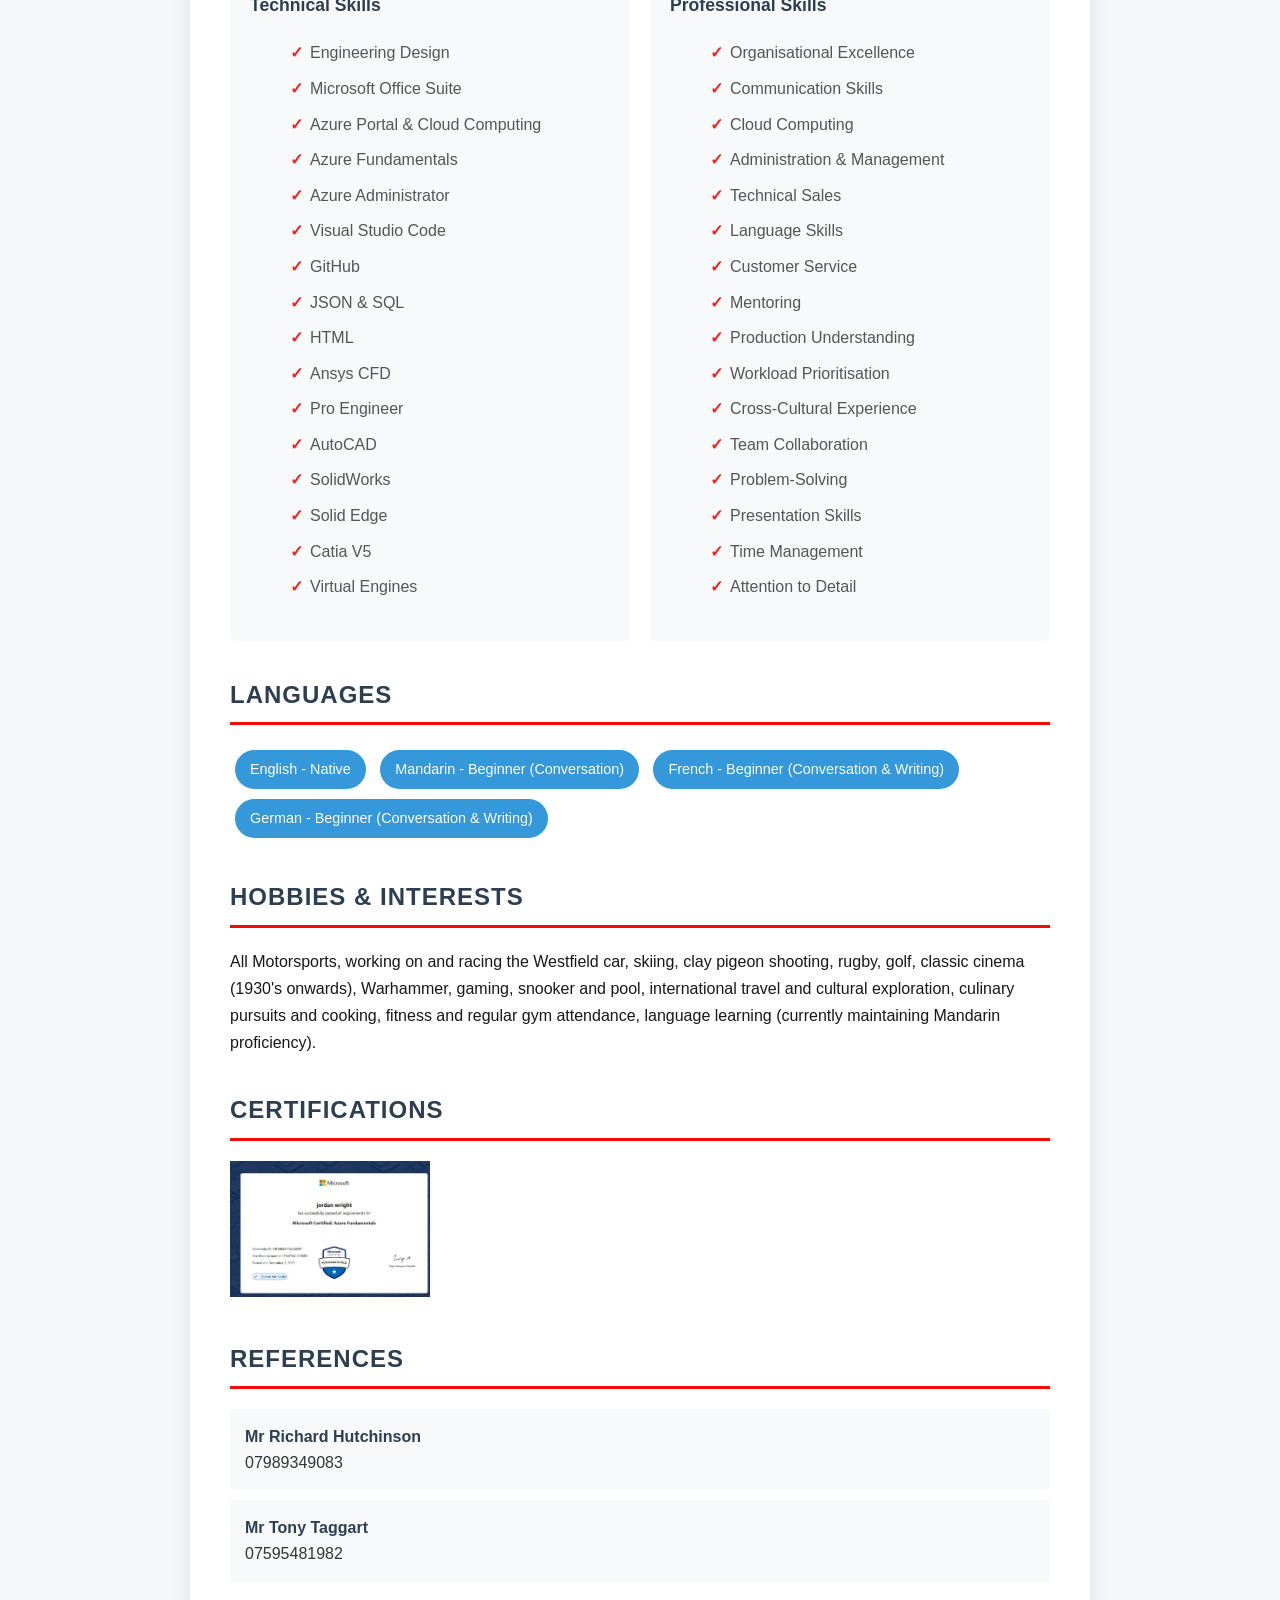
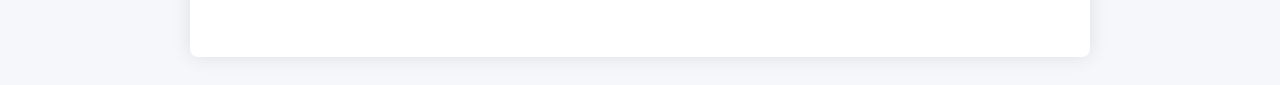
==== commit 84e6af2c: "Update index.html" ====
--- a/src/index.html
+++ b/src/index.html
@@ -12,7 +12,7 @@
     <div class="container"> 
         <!-- Header Section --> 
         <div class="header"> 
-            <img src="https://scontent.fbhd1-1.fna.fbcdn.net/v/t39.30808-6/468619849_10162480129009042_9020168780939791936_n.jpg?_nc_cat=109&ccb=1-7&_nc_sid=f727a1&_nc_ohc=CV5h3VEwQCcQ7kNvwEh4CZG&_nc_oc=Adl0pEQzKnUAcLX3w-3Vh5Yv9RYXeadit3jBcJNZCYADXZrod2fNzudW0MCWFjCbOyJNeFH6tUwfla6cugDGAnA1&_nc_zt=23&_nc_ht=scontent.fbhd1-1.fna&_nc_gid=AB8-OUSSqxl14YkZauF2iQ&oh=00_AfkWcCkKqdtysPqWCoc4IUcdb_jDUJON--yILqQWjbnDCw&oe=693F4FE6" width="160" height="160
+            <img src="jordy.jpg" width="160" height="160
  4" alt="Jordan Wright" class="profile-photo"> 
             <div class="header-info"> 
                 <h1>Jordan Wright</h1> 
@@ -224,7 +224,6 @@
                             <li>Ansys CFD</li> 
                             <li>Pro Engineer</li> 
                             <li>AutoCAD</li> 
-                            <li>LS-Dyna</li> 
                             <li>SolidWorks</li> 
                             <li>Solid Edge</li> 
                             <li>Catia V5</li> 
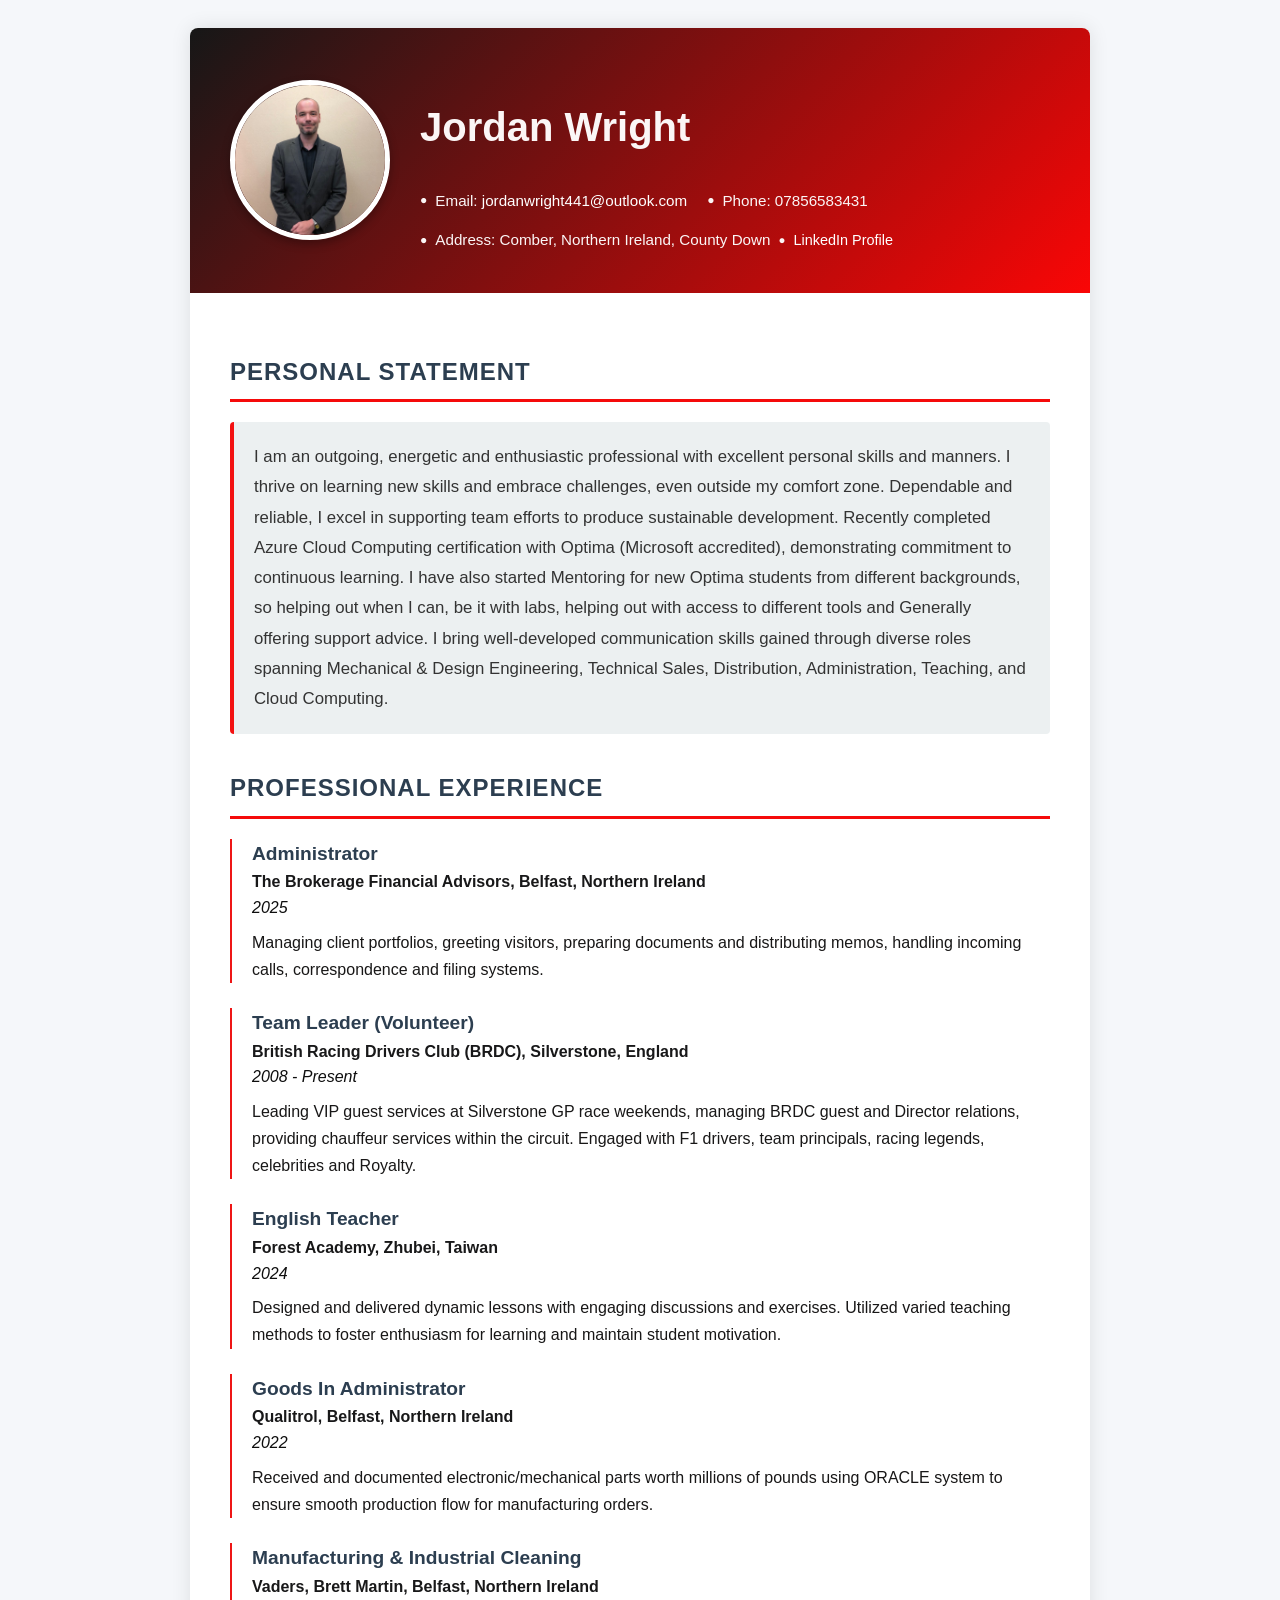
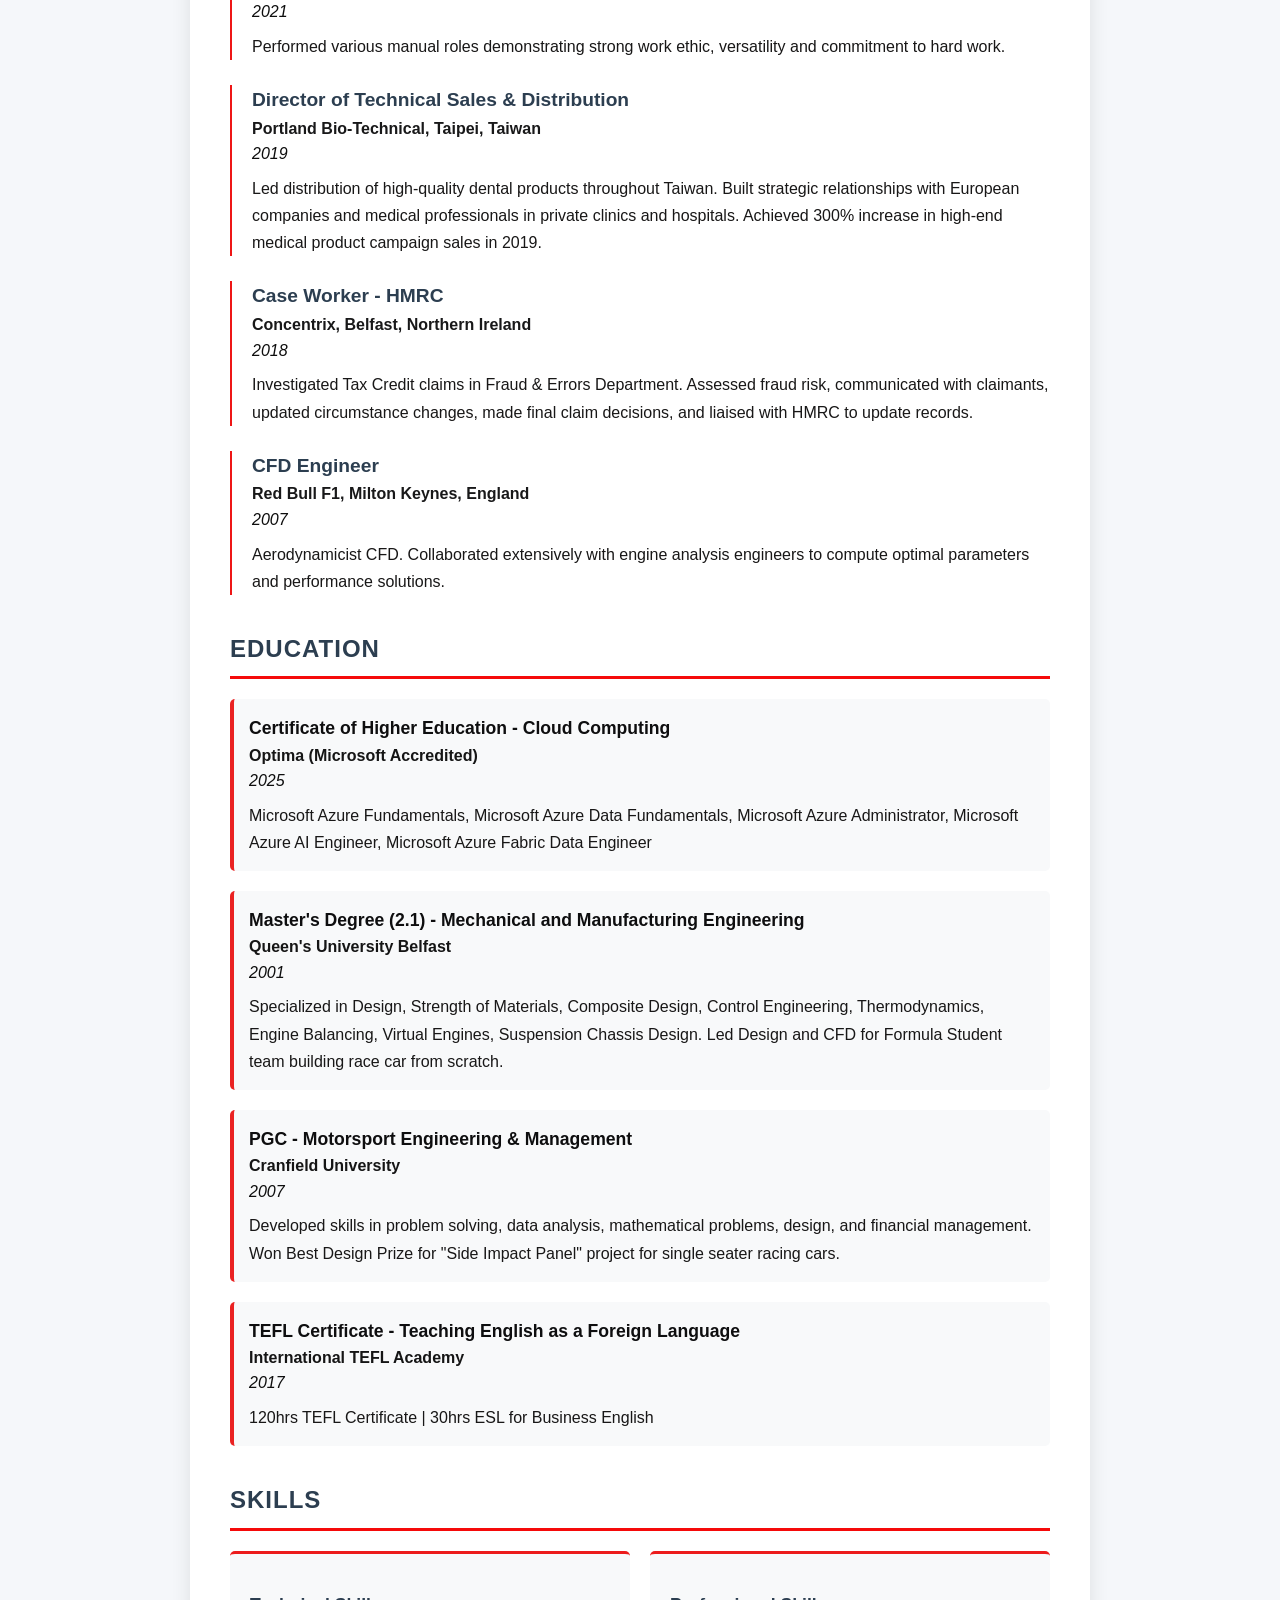
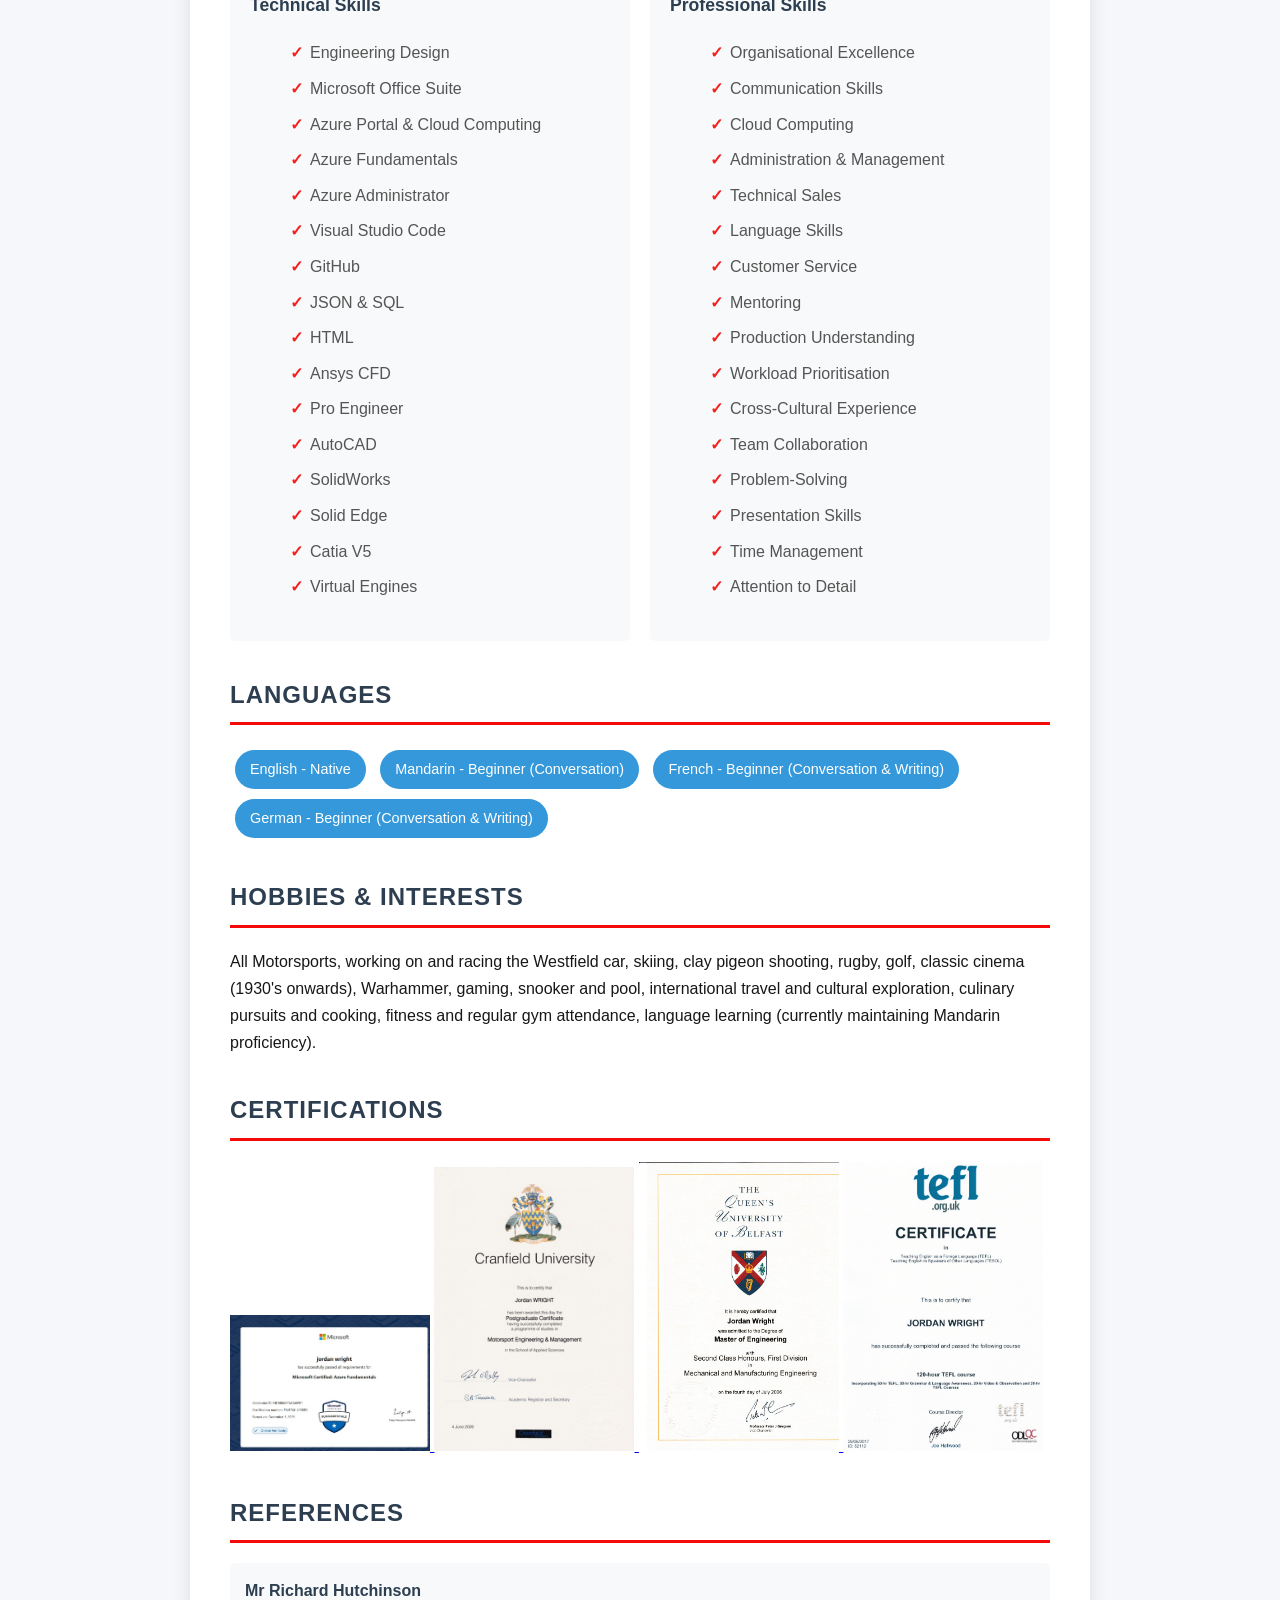
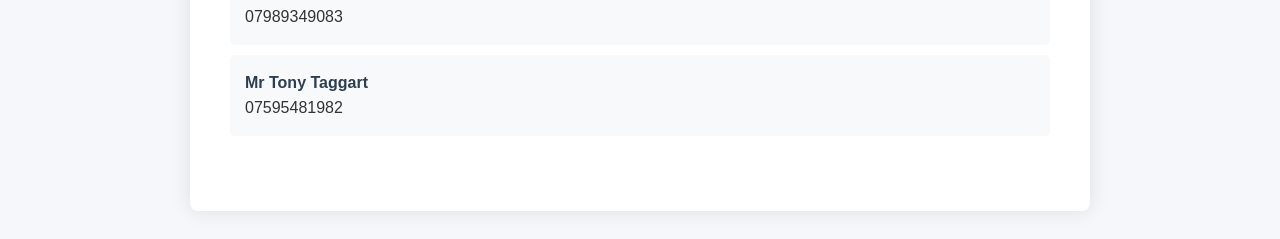
==== commit f3322eba: "Add additional certification images to index.html" ====
--- a/src/index.html
+++ b/src/index.html
@@ -296,6 +296,12 @@
                               
                     <a href="https://example.com" target="_blank">
   <img src="az-900.jpg" alt="Microsoft Azure Fundamentals Certificate" width="200">
+          
+  <img src="cranfield1.png" alt="Cranfield Certificate" width="200">
+  
+   <img src="queens.jpg.jpg" alt="queens Certificate" width="200">
+
+    <img src="IMG_20170918_0001.jpg" alt="TEFL Certificate" width="200">
 </a>
 
     
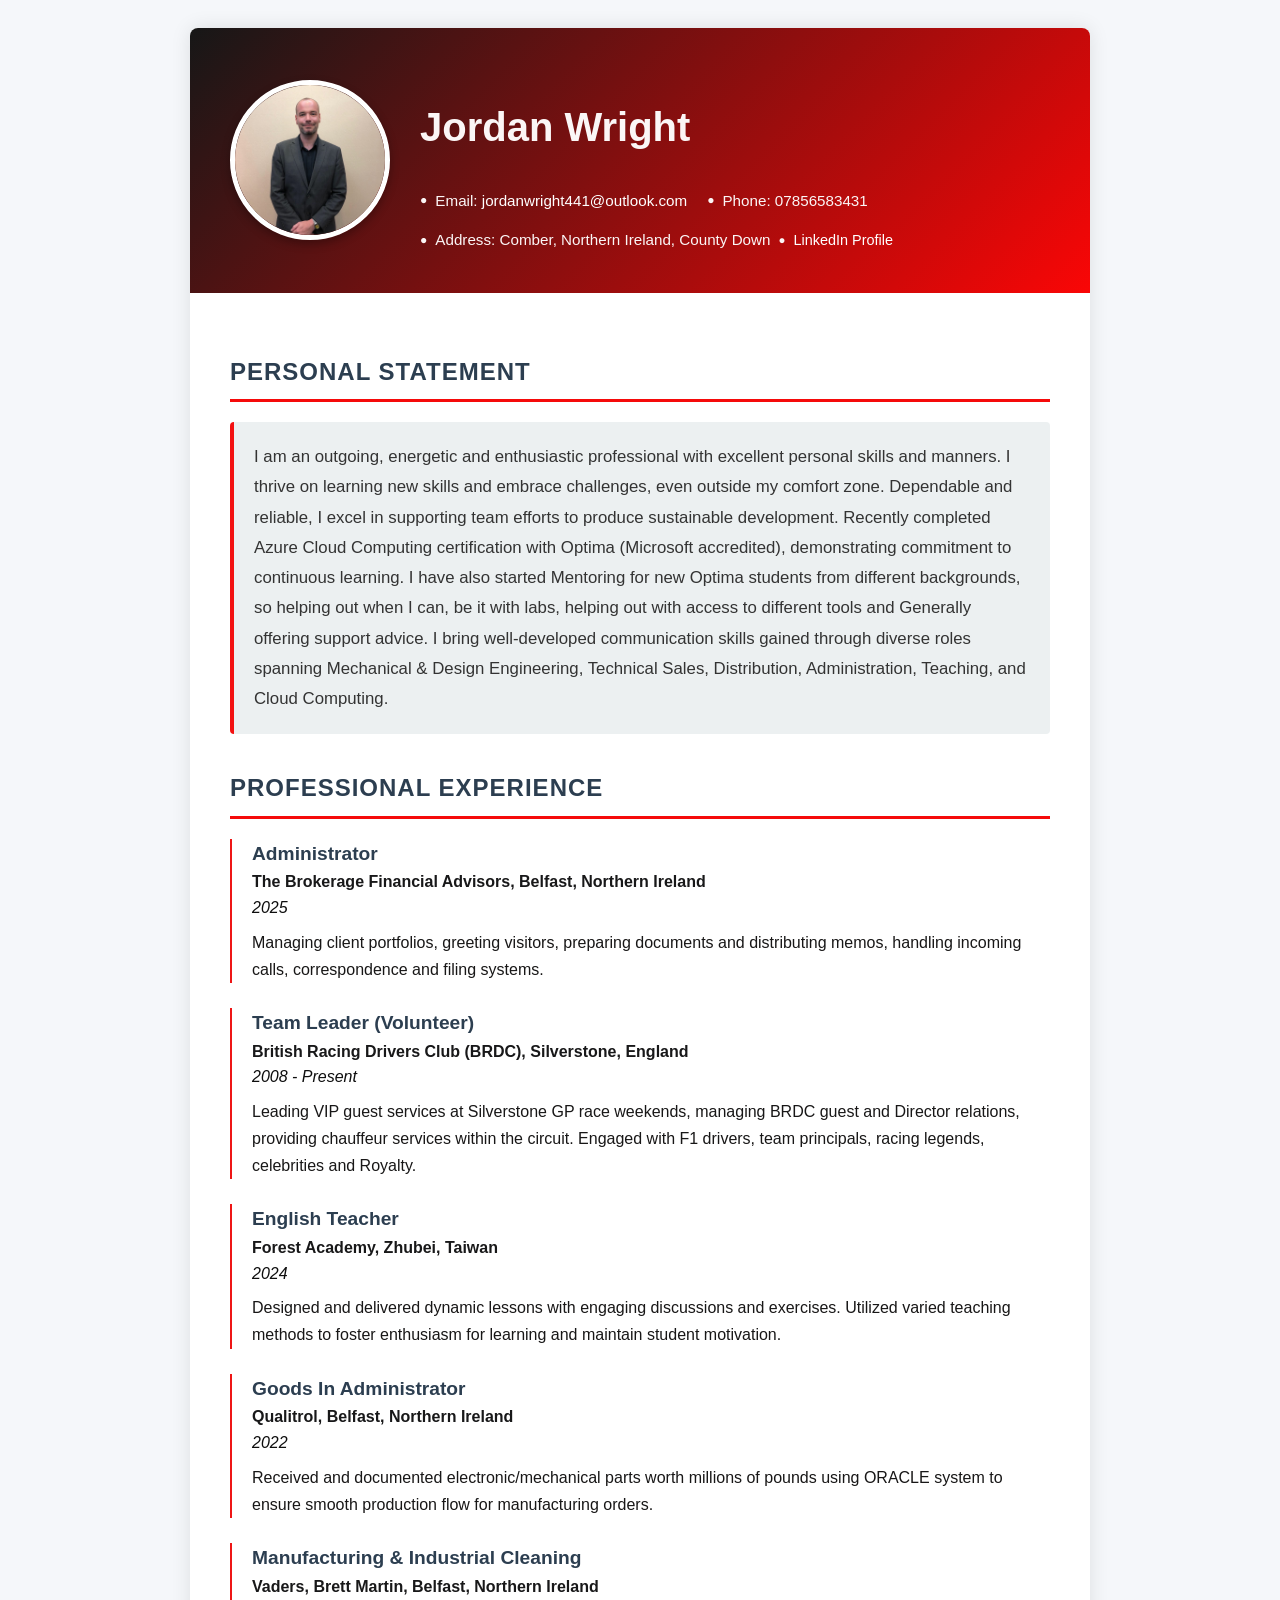
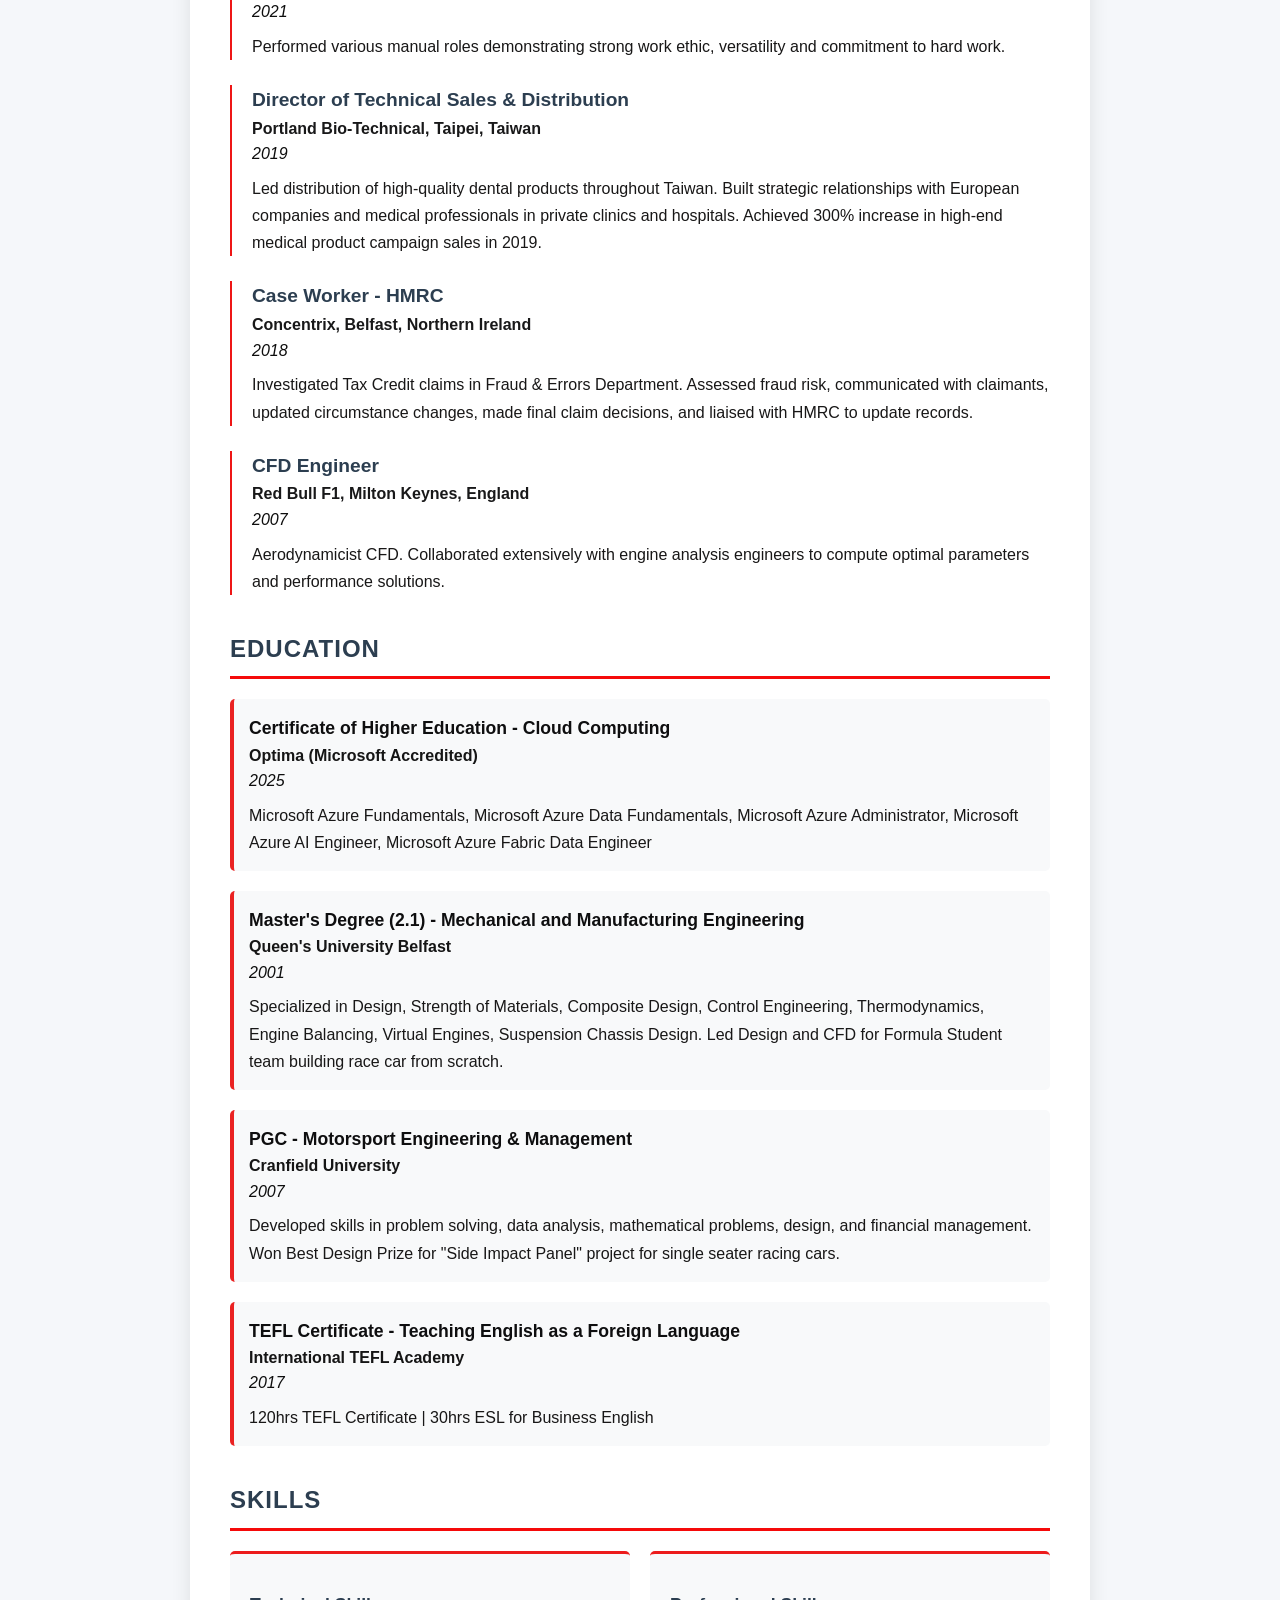
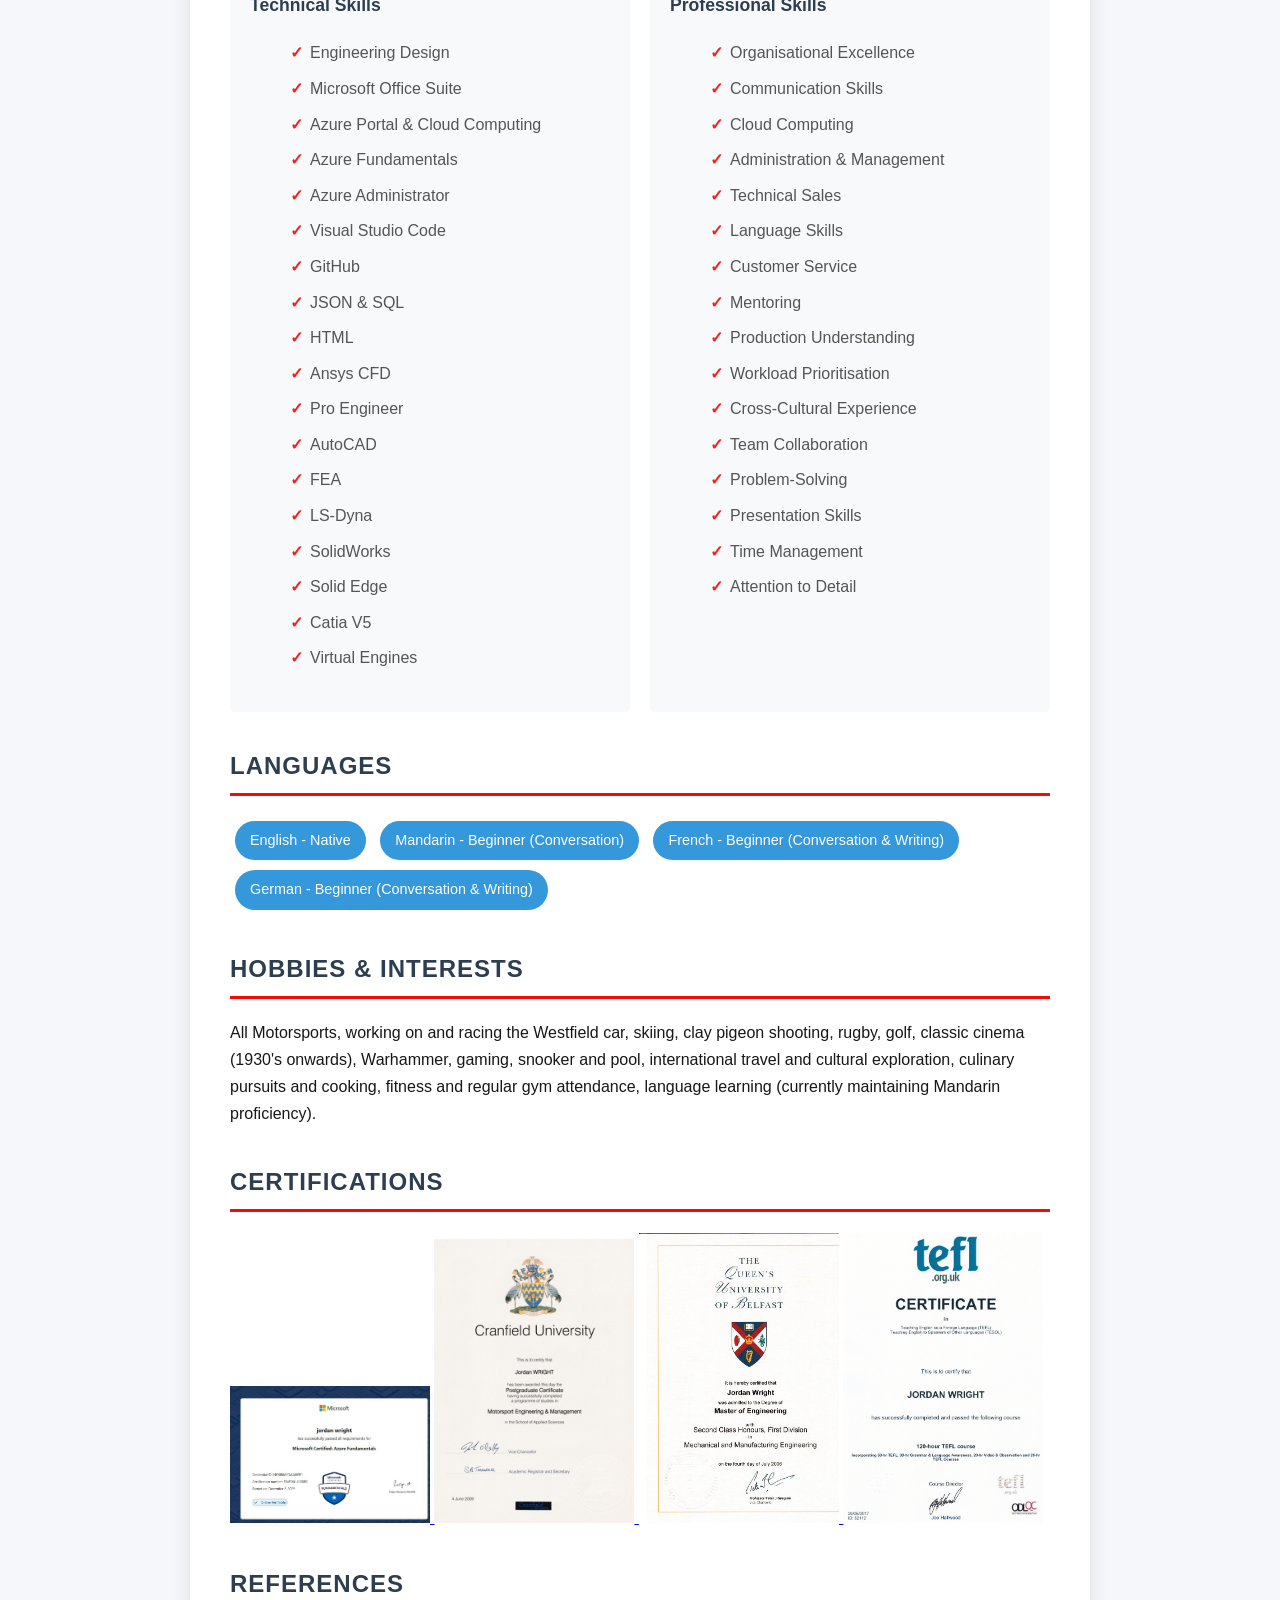
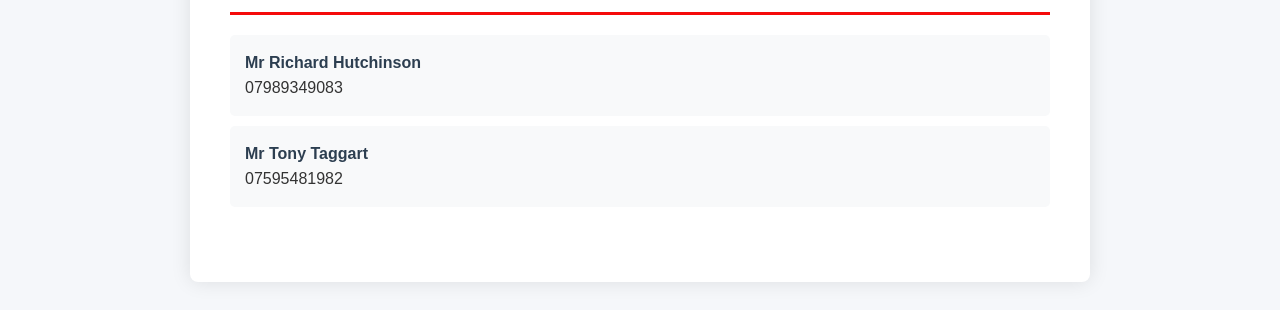
==== commit 3dbe22c7: "Add FEA and LS-Dyna to skills list" ====
--- a/src/index.html
+++ b/src/index.html
@@ -223,7 +223,9 @@
                             <li>HTML</li> 
                             <li>Ansys CFD</li> 
                             <li>Pro Engineer</li> 
-                            <li>AutoCAD</li> 
+                            <li>AutoCAD</li>
+                            <li>FEA</li>
+                            <li>LS-Dyna</li> 
                             <li>SolidWorks</li> 
                             <li>Solid Edge</li> 
                             <li>Catia V5</li> 
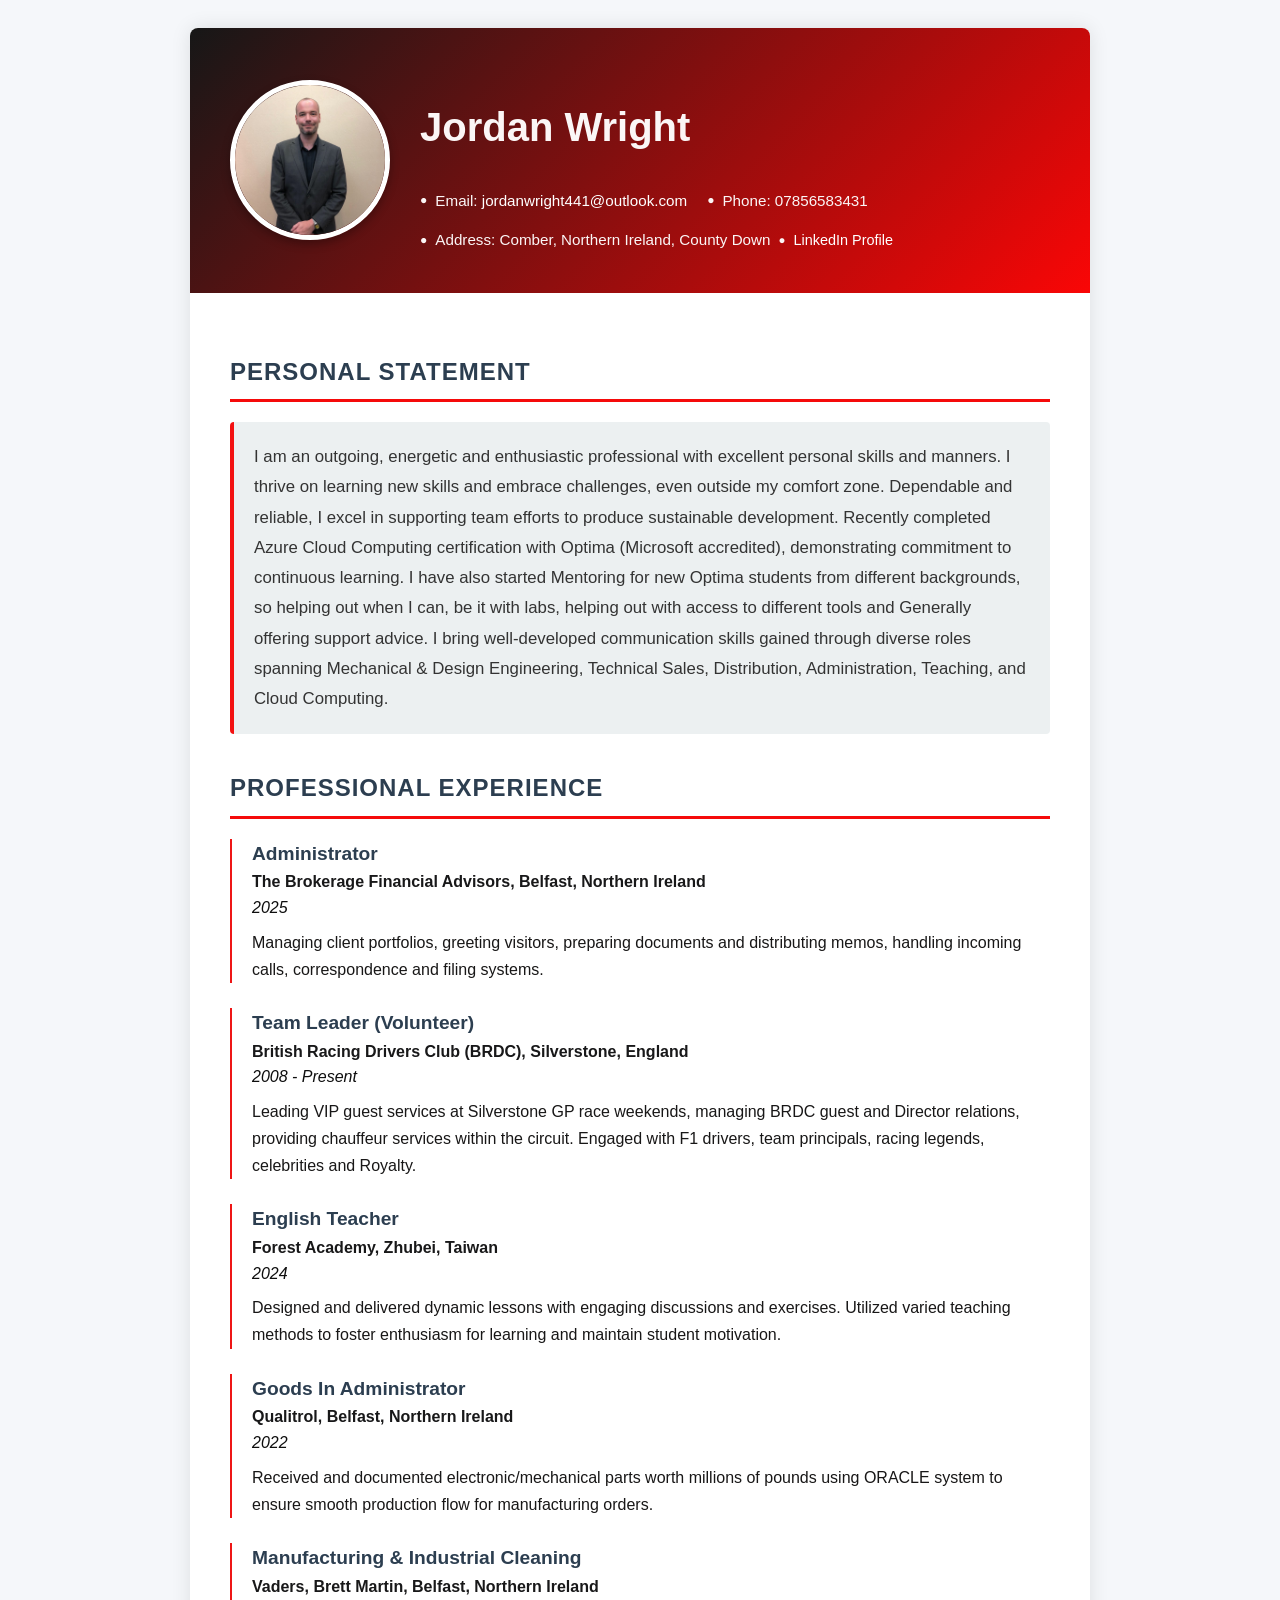
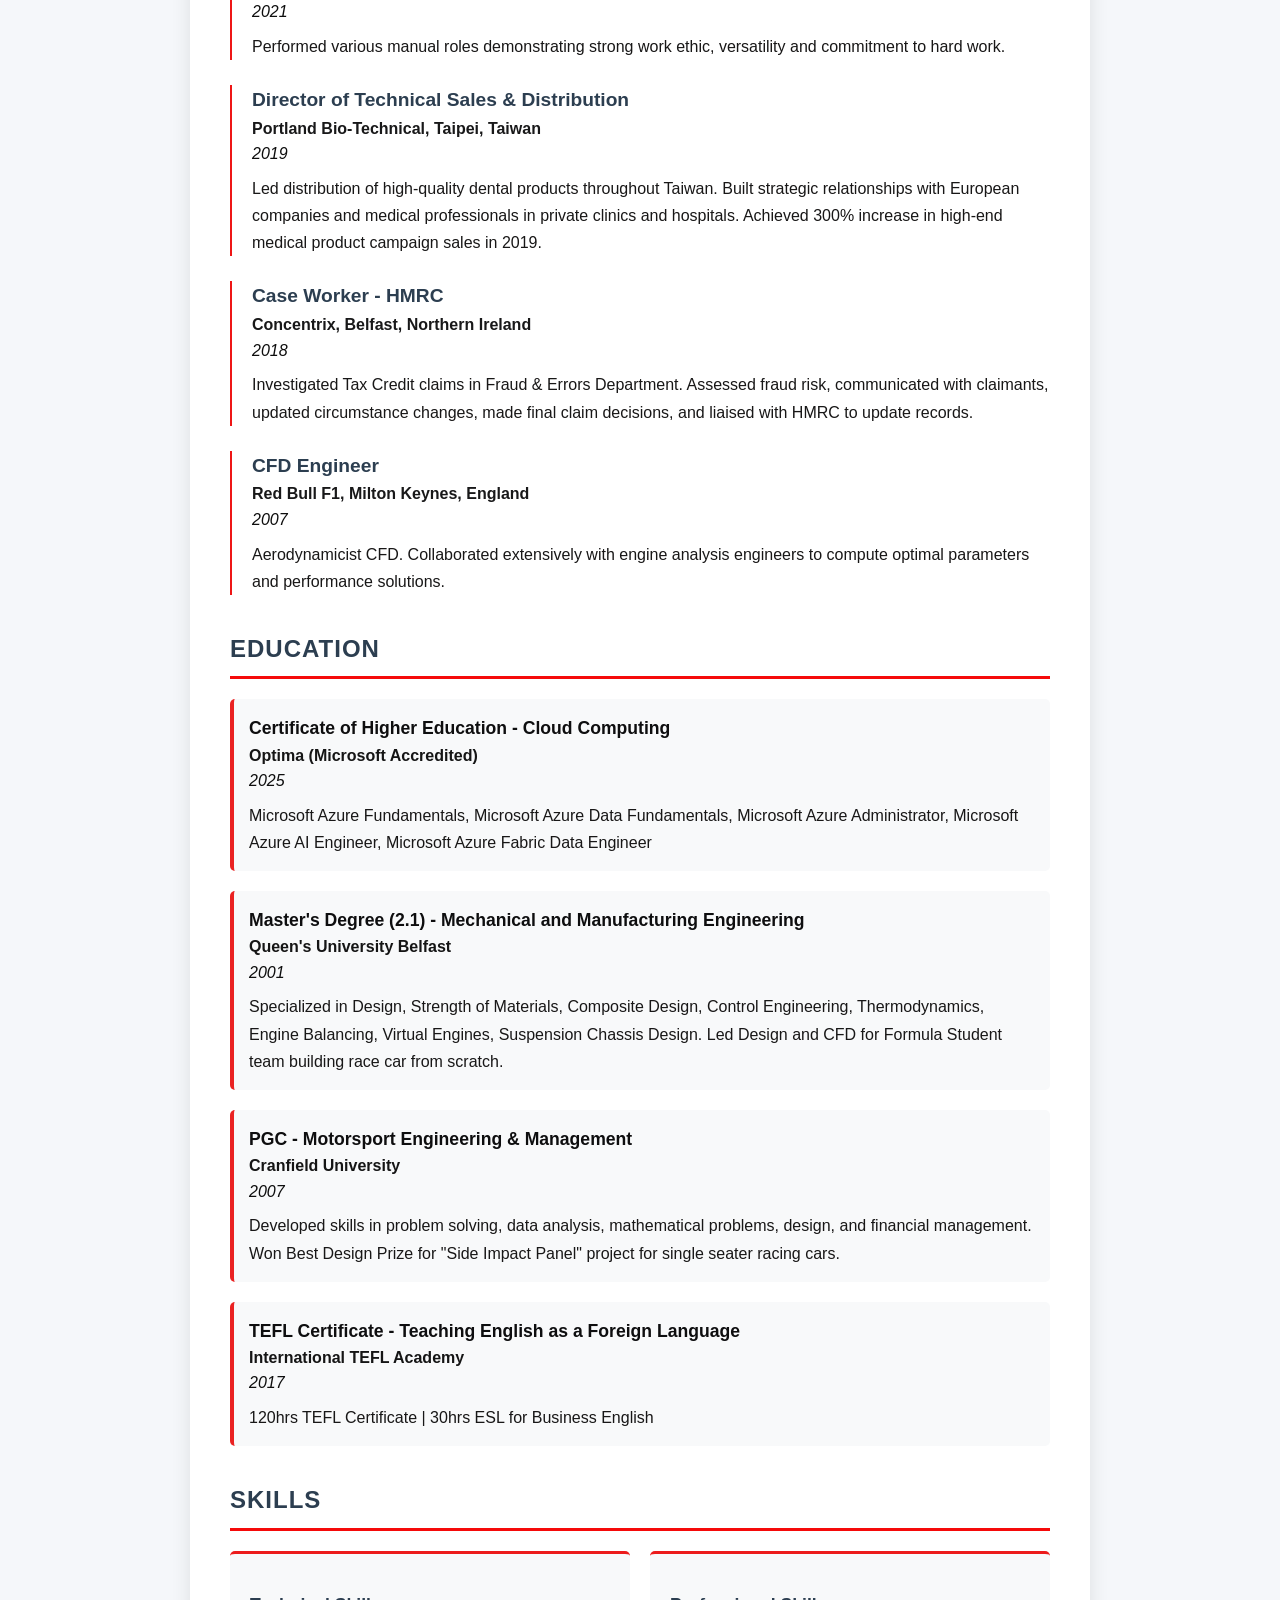
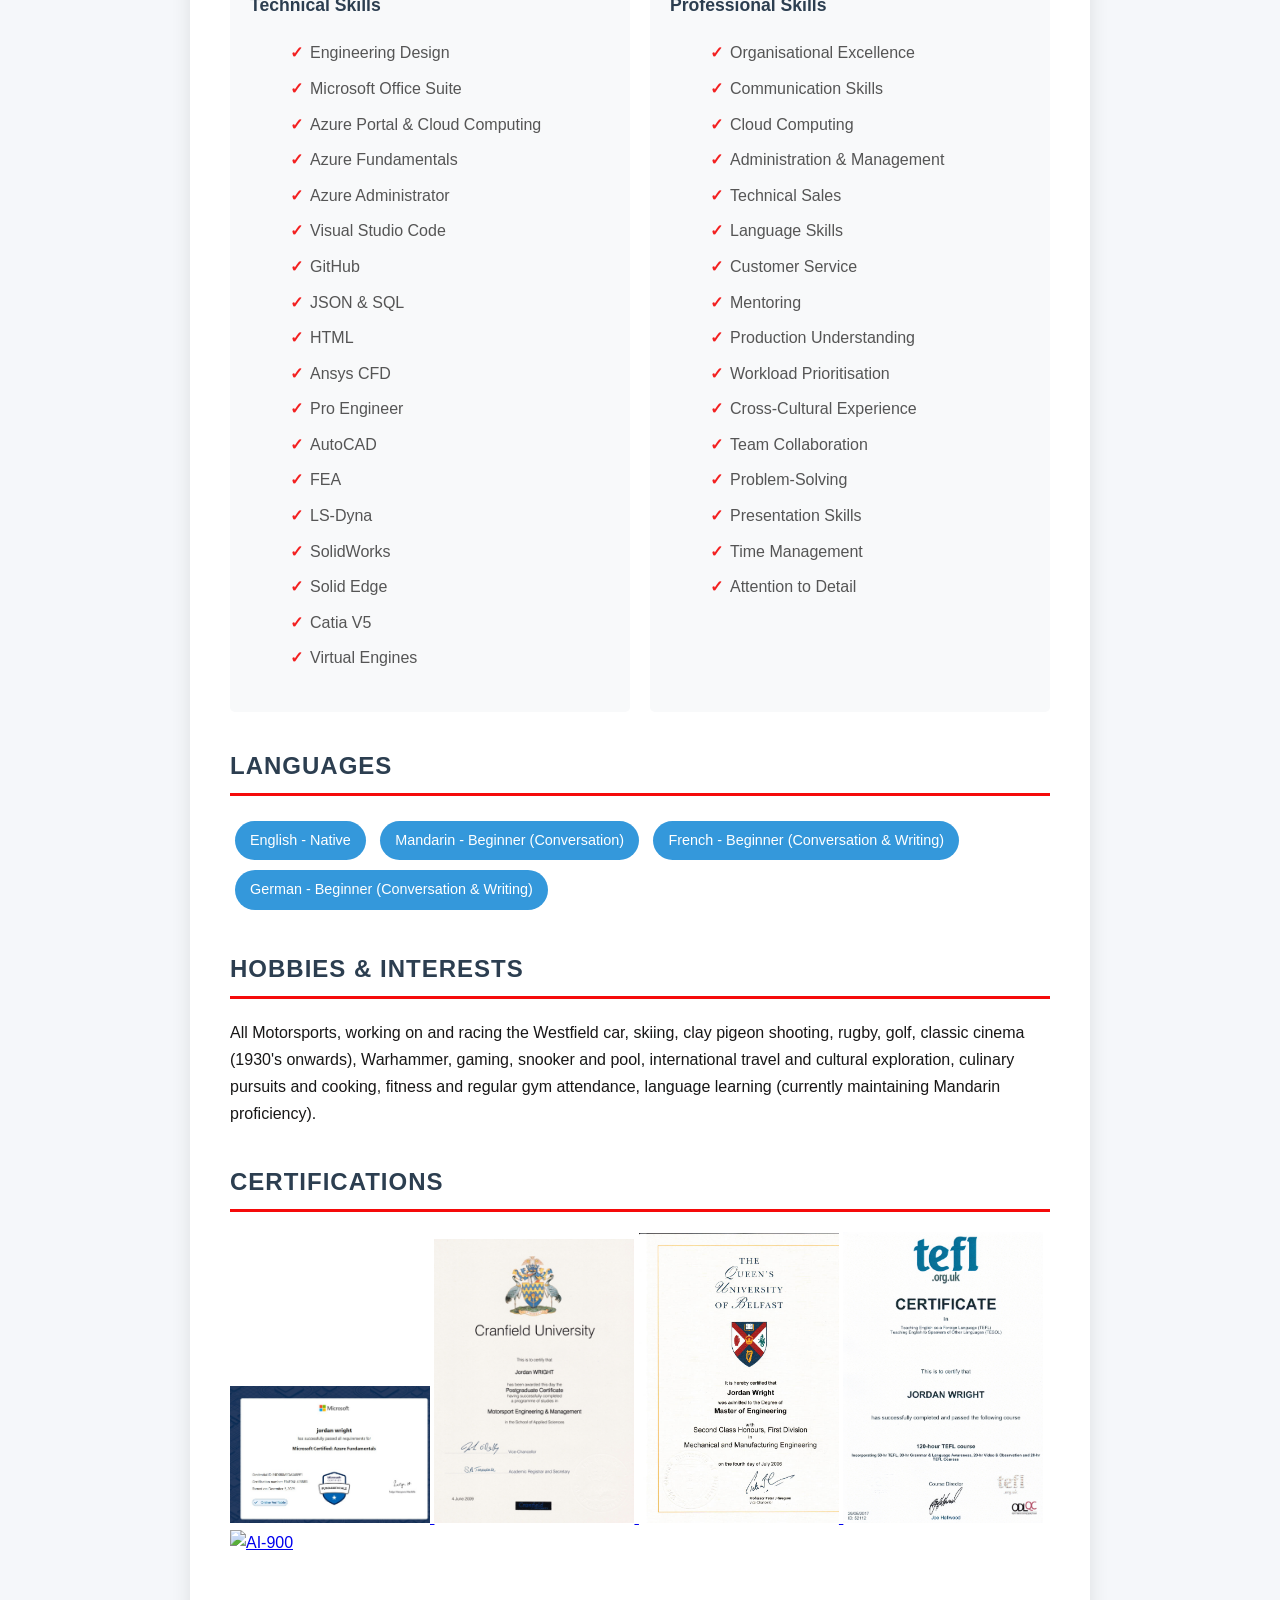
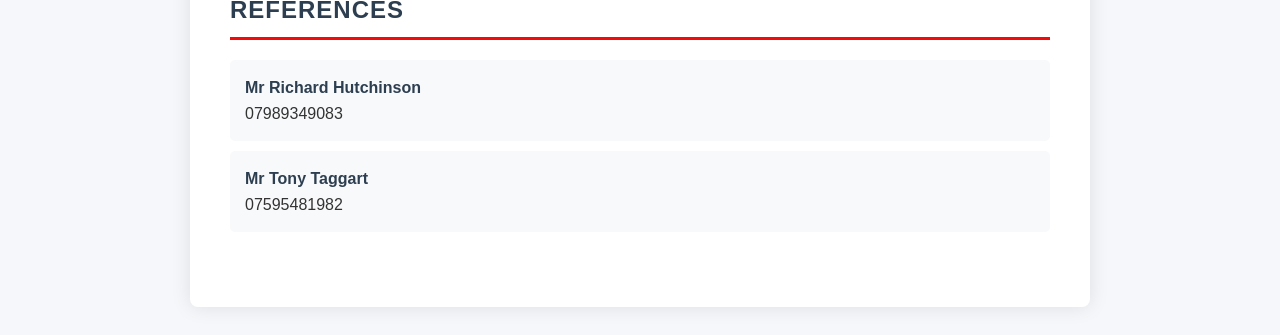
==== commit bfb9e2e4: "Update index.html" ====
--- a/src/index.html
+++ b/src/index.html
@@ -304,6 +304,8 @@
    <img src="queens.jpg.jpg" alt="queens Certificate" width="200">
 
     <img src="IMG_20170918_0001.jpg" alt="TEFL Certificate" width="200">
+
+    <img src="ai-900 cert.png" alt="AI-900" width="200">
 </a>
 
     
